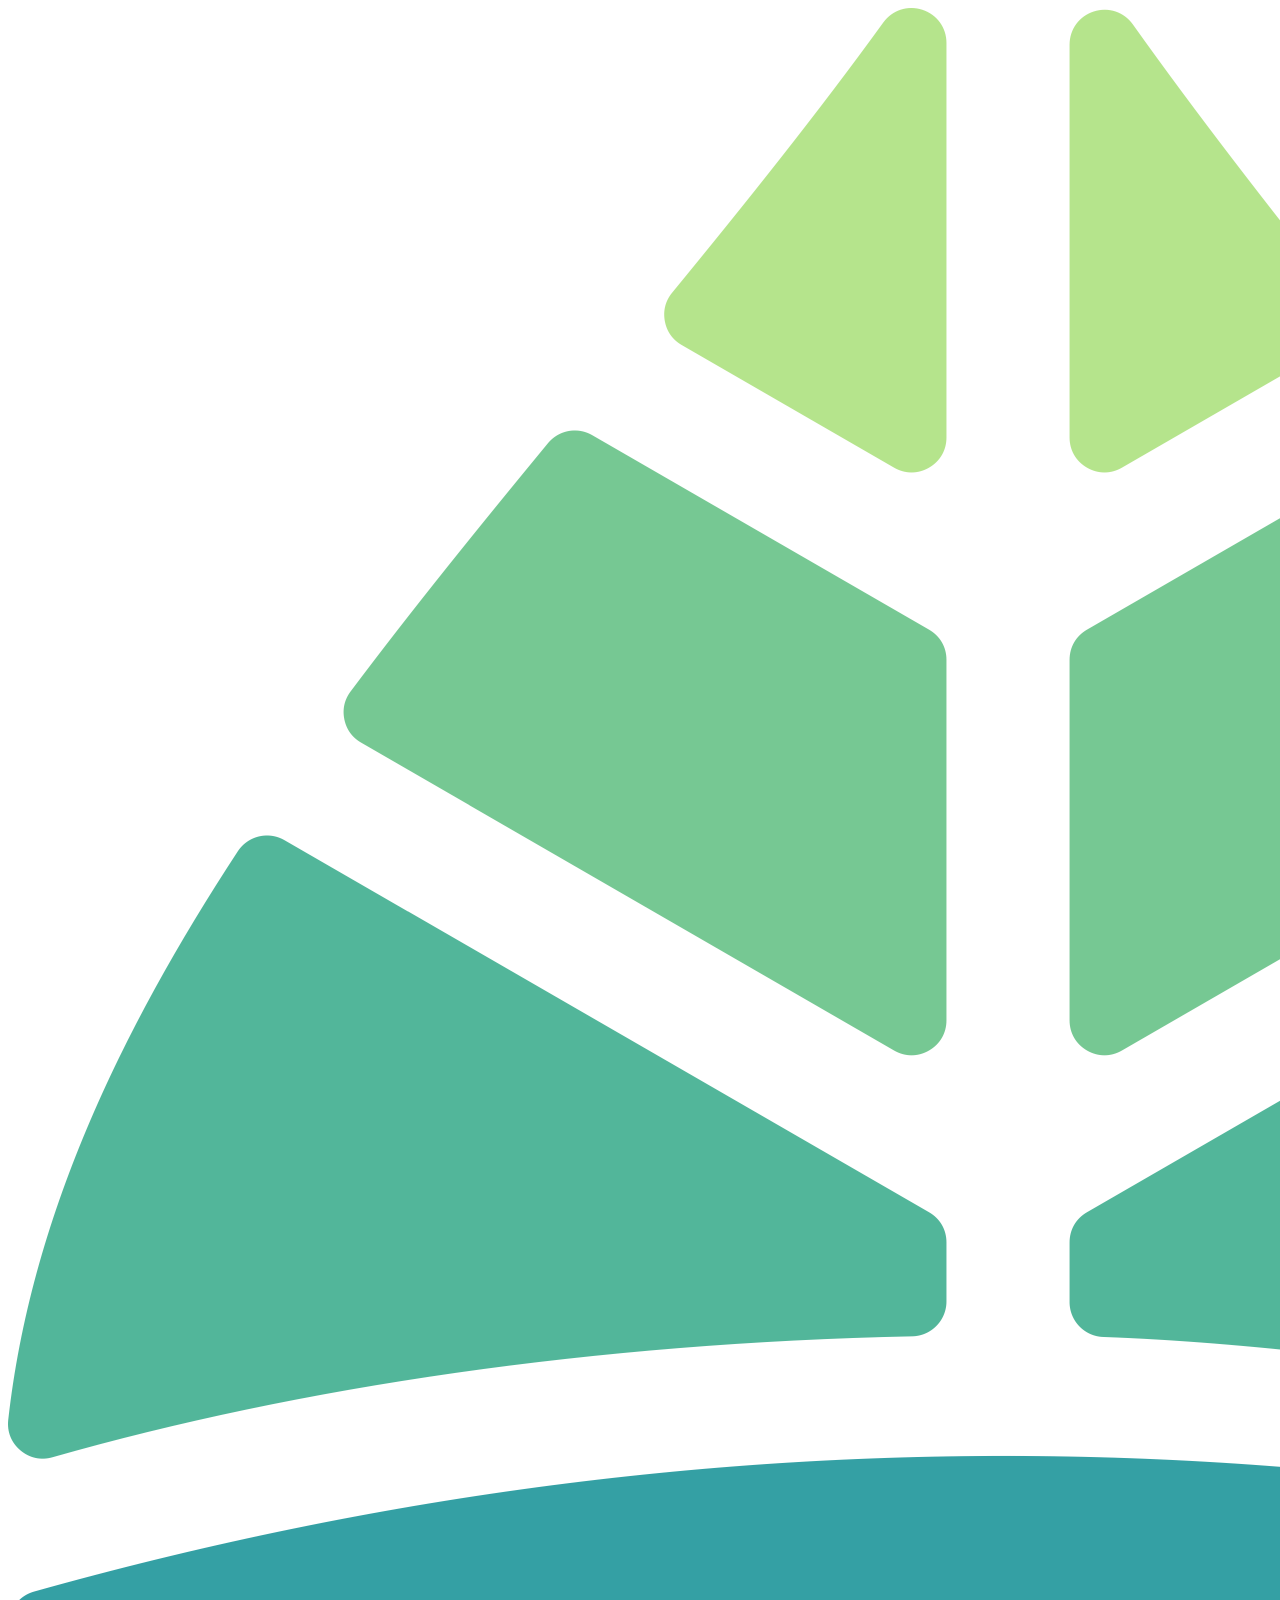
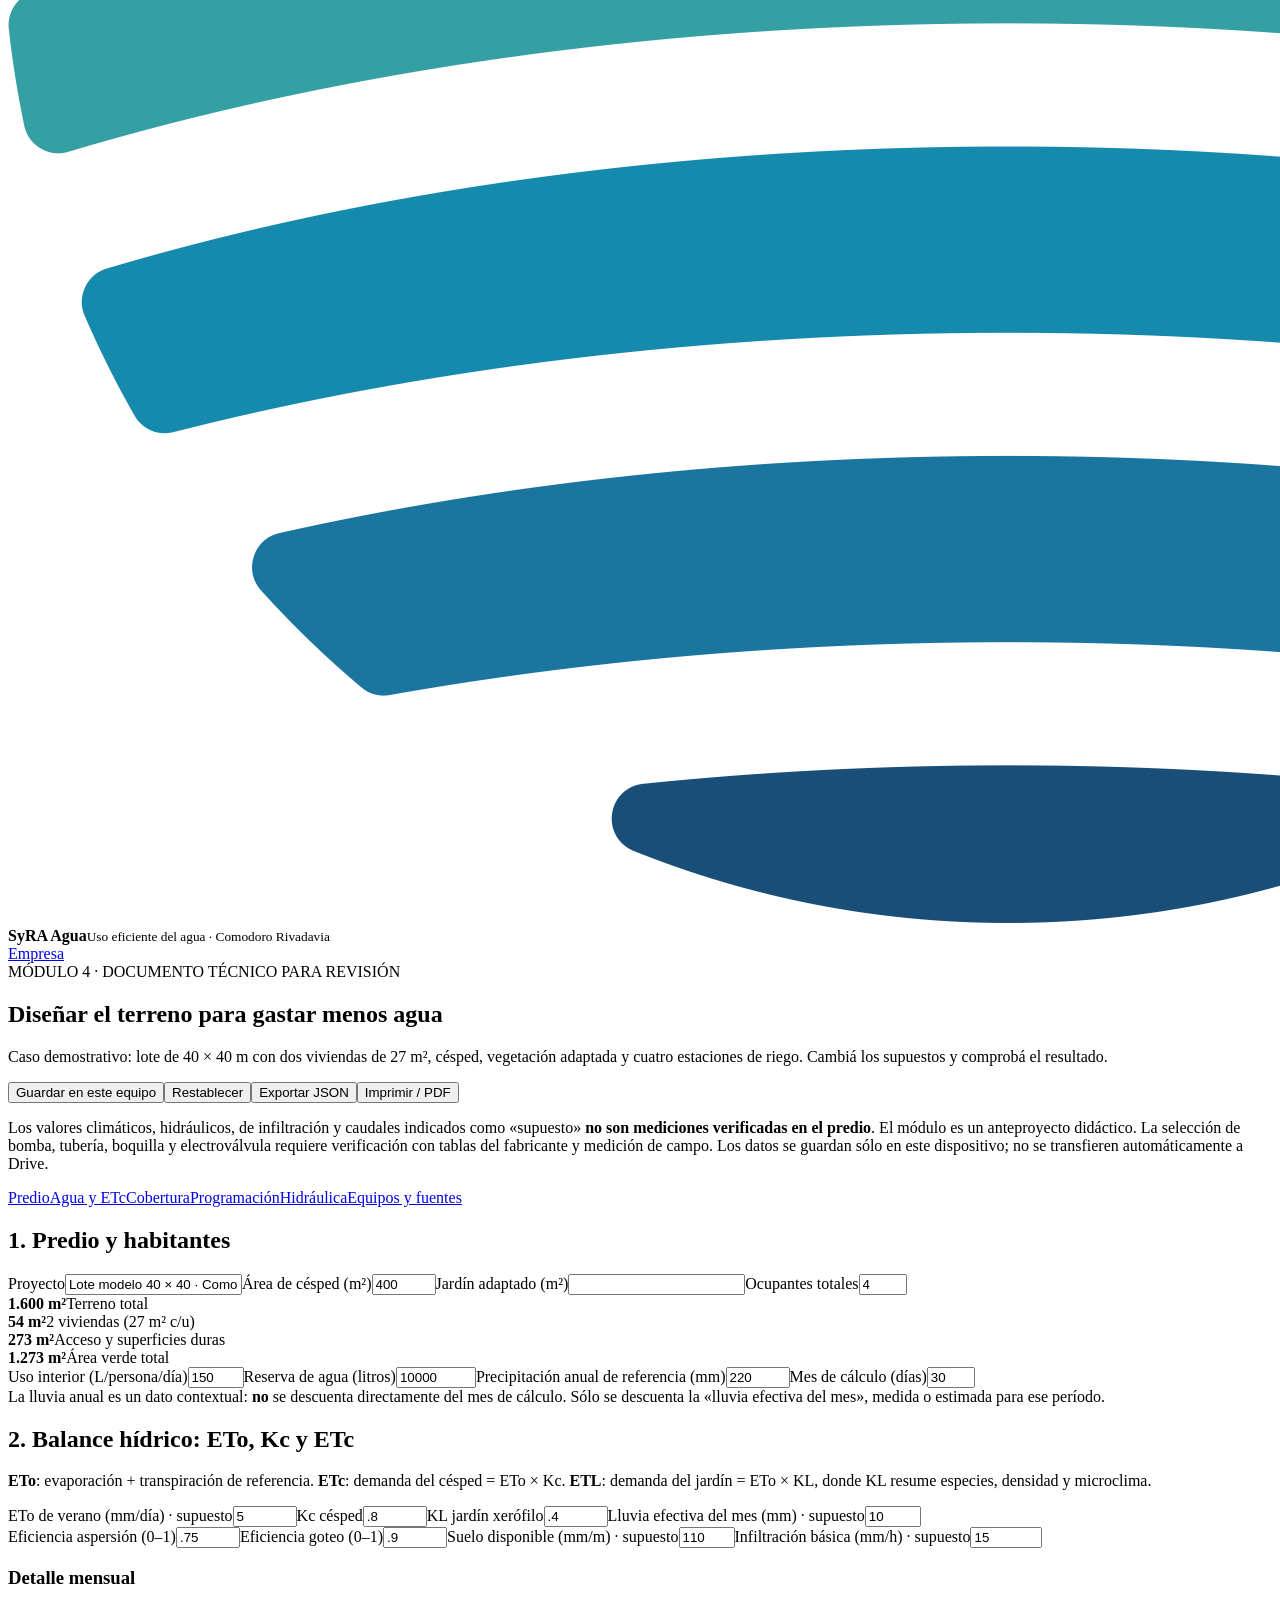
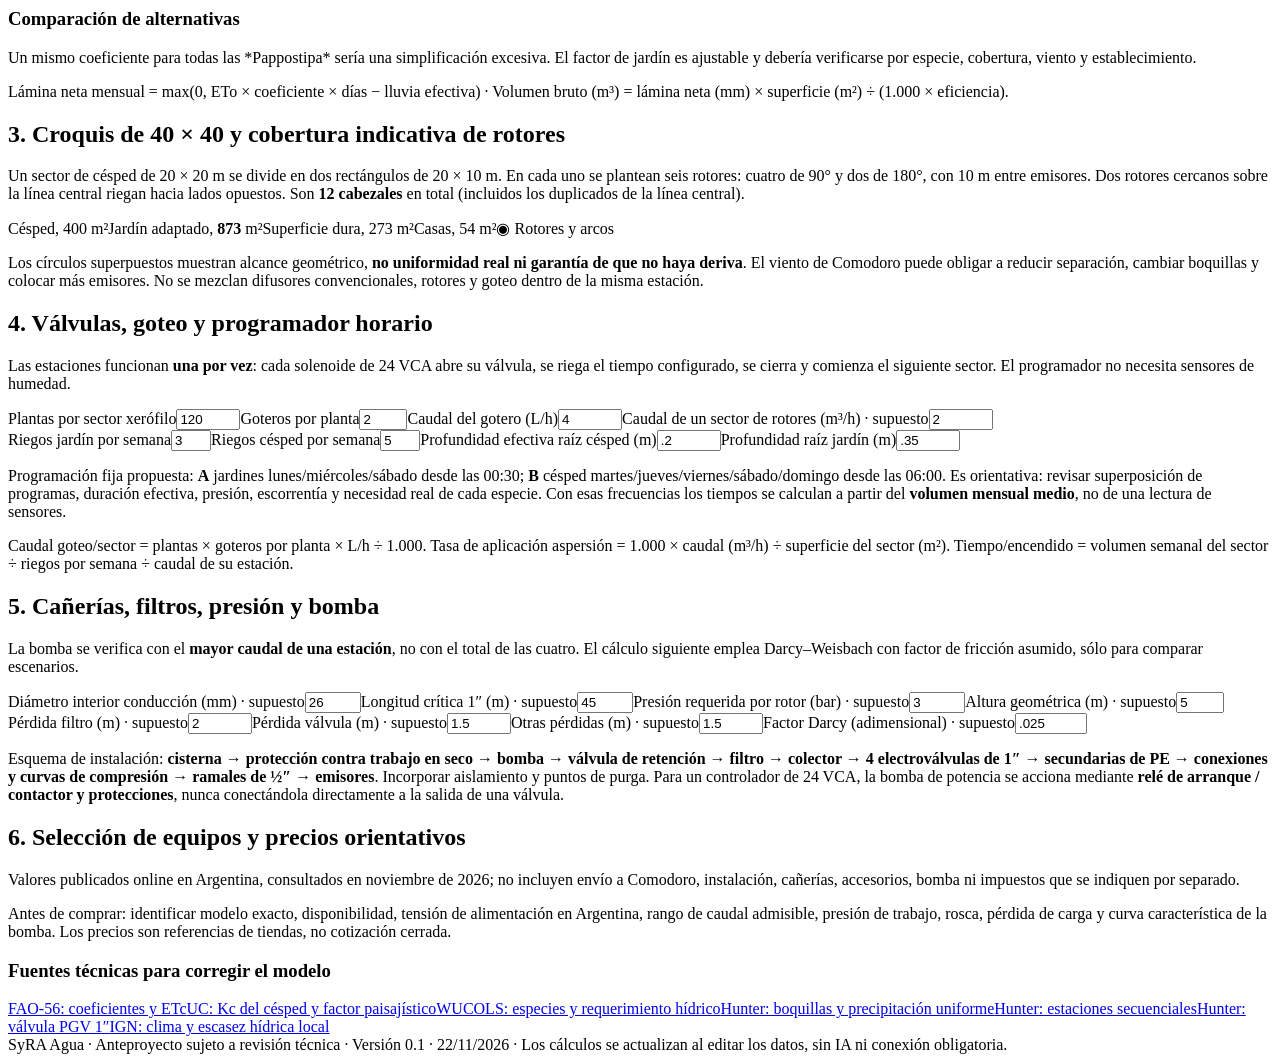
==== agua/index.html @ d3e9c8e6 "SyRA Agua: nueva aplicación de riego y balance hídrico con croquis y revisión técnica" ====
<!doctype html>
<html lang="es-AR"><head><meta charset="utf-8"><meta name="viewport" content="width=device-width,initial-scale=1"><meta name="theme-color" content="#0b6374"><meta name="description" content="SyRA Agua: diagnóstico predial, ETc, riego sectorizado, mapa de cobertura e hidráulica para viviendas de Comodoro Rivadavia."><link rel="manifest" href="manifest.webmanifest"><link rel="icon" href="../logosolo.png"><link rel="stylesheet" href="agua.css"><title>SyRA Agua · Uso eficiente del agua</title></head><body>
<header class="mast"><div class="wrap header"><img src="../logosolo.png" class="logo" alt="SyRA"><div><b>SyRA Agua</b><small>Uso eficiente del agua · Comodoro Rivadavia</small></div><a href="../" class="homeLink">Empresa</a></div></header>
<main class="wrap">
<section class="hero"><div><div class="eyebrow">MÓDULO 4 · DOCUMENTO TÉCNICO PARA REVISIÓN</div><h1>Diseñar el terreno para gastar menos agua</h1><p>Caso demostrativo: lote de 40 × 40 m con dos viviendas de 27 m², césped, vegetación adaptada y cuatro estaciones de riego. Cambiá los supuestos y comprobá el resultado.</p></div><div class="buttons no-print"><button id="save">Guardar en este equipo</button><button id="reset">Restablecer</button><button id="export">Exportar JSON</button><button id="print" class="accent">Imprimir / PDF</button></div></section>
<p class="warning">Los valores climáticos, hidráulicos, de infiltración y caudales indicados como «supuesto» <b>no son mediciones verificadas en el predio</b>. El módulo es un anteproyecto didáctico. La selección de bomba, tubería, boquilla y electroválvula requiere verificación con tablas del fabricante y medición de campo. Los datos se guardan sólo en este dispositivo; no se transfieren automáticamente a Drive.</p>
<nav class="tabs no-print"><a href="#predio">Predio</a><a href="#balance">Agua y ETc</a><a href="#mapa">Cobertura</a><a href="#riego">Programación</a><a href="#hidraulica">Hidráulica</a><a href="#equipos">Equipos y fuentes</a></nav>
<section class="panel" id="predio"><h2>1. Predio y habitantes</h2>
<div class="fields cols4"><label>Proyecto<input id="proyecto" value="Lote modelo 40 × 40 · Comodoro Rivadavia"></label><label>Área de césped (m²)<input id="cesped" type="number" min="0" max="1273" value="400"></label><label>Jardín adaptado (m²)<input id="jardin" readonly></label><label>Ocupantes totales<input id="personas" type="number" min="0" max="50" value="4"></label></div>
<div class="metrics"><div><strong>1.600 m²</strong><span>Terreno total</span></div><div><strong>54 m²</strong><span>2 viviendas (27 m² c/u)</span></div><div><strong>273 m²</strong><span>Acceso y superficies duras</span></div><div><strong>1.273 m²</strong><span>Área verde total</span></div></div>
<div class="fields cols4"><label>Uso interior (L/persona/día)<input id="domestico" type="number" min="30" max="350" value="150"></label><label>Reserva de agua (litros)<input id="cisterna" type="number" min="0" max="100000" value="10000"></label><label>Precipitación anual de referencia (mm)<input id="lluviaAnual" type="number" min="0" max="2000" value="220"></label><label>Mes de cálculo (días)<input id="dias" type="number" min="28" max="31" value="30"></label></div>
<div class="tip">La lluvia anual es un dato contextual: <b>no</b> se descuenta directamente del mes de cálculo. Sólo se descuenta la «lluvia efectiva del mes», medida o estimada para ese período.</div>
</section>
<section class="panel" id="balance"><h2>2. Balance hídrico: ETo, Kc y ETc</h2><p><b>ETo</b>: evaporación + transpiración de referencia. <b>ETc</b>: demanda del césped = ETo × Kc. <b>ETL</b>: demanda del jardín = ETo × KL, donde KL resume especies, densidad y microclima.</p>
<div class="fields cols4"><label>ETo de verano (mm/día) · supuesto<input id="eto" type="number" min=".1" max="15" step=".1" value="5"></label><label>Kc césped<input id="kc" type="number" min=".1" max="1.4" step=".05" value=".8"></label><label>KL jardín xerófilo<input id="kl" type="number" min=".05" max="1.2" step=".05" value=".4"></label><label>Lluvia efectiva del mes (mm) · supuesto<input id="pe" type="number" min="0" max="500" step="1" value="10"></label></div>
<div class="fields cols4"><label>Eficiencia aspersión (0–1)<input id="ea" type="number" min=".4" max="1" step=".05" value=".75"></label><label>Eficiencia goteo (0–1)<input id="eg" type="number" min=".4" max="1" step=".05" value=".9"></label><label>Suelo disponible (mm/m) · supuesto<input id="awc" type="number" min="40" max="220" value="110"></label><label>Infiltración básica (mm/h) · supuesto<input id="inf" type="number" min="1" max="100" step=".5" value="15"></label></div>
<div class="metrics" id="balanceMetrics"></div><div class="cols2"><div><h3>Detalle mensual</h3><div id="tablaBalance"></div></div><div><h3>Comparación de alternativas</h3><div id="comparacion"></div><p class="muted">Un mismo coeficiente para todas las *Pappostipa* sería una simplificación excesiva. El factor de jardín es ajustable y debería verificarse por especie, cobertura, viento y establecimiento.</p></div></div>
<div class="formula">Lámina neta mensual = max(0, ETo × coeficiente × días − lluvia efectiva) · Volumen bruto (m³) = lámina neta (mm) × superficie (m²) ÷ (1.000 × eficiencia).</div>
</section>
<section class="panel" id="mapa"><h2>3. Croquis de 40 × 40 y cobertura indicativa de rotores</h2><p>Un sector de césped de 20 × 20 m se divide en dos rectángulos de 20 × 10 m. En cada uno se plantean seis rotores: cuatro de 90° y dos de 180°, con 10 m entre emisores. Dos rotores cercanos sobre la línea central riegan hacia lados opuestos. Son <b>12 cabezales</b> en total (incluidos los duplicados de la línea central).</p>
<div class="drawing" id="drawing"></div>
<div class="legend"><span><i class="lawn"></i>Césped, 400 m²</span><span><i class="dry"></i>Jardín adaptado, <b id="legendGarden">873</b> m²</span><span><i class="hard"></i>Superficie dura, 273 m²</span><span><i class="house"></i>Casas, 54 m²</span><span>◉ Rotores y arcos</span></div>
<p class="tip">Los círculos superpuestos muestran alcance geométrico, <b>no uniformidad real ni garantía de que no haya deriva</b>. El viento de Comodoro puede obligar a reducir separación, cambiar boquillas y colocar más emisores. No se mezclan difusores convencionales, rotores y goteo dentro de la misma estación.</p>
</section>
<section class="panel" id="riego"><h2>4. Válvulas, goteo y programador horario</h2><p>Las estaciones funcionan <b>una por vez</b>: cada solenoide de 24 VCA abre su válvula, se riega el tiempo configurado, se cierra y comienza el siguiente sector. El programador no necesita sensores de humedad.</p>
<div class="fields cols4"><label>Plantas por sector xerófilo<input id="plantas" type="number" min="1" max="1000" value="120"></label><label>Goteros por planta<input id="goteros" type="number" min="1" max="20" value="2"></label><label>Caudal del gotero (L/h)<input id="qgot" type="number" min=".5" max="20" step=".5" value="4"></label><label>Caudal de un sector de rotores (m³/h) · supuesto<input id="qrot" type="number" min=".1" max="15" step=".1" value="2"></label></div>
<div class="fields cols4"><label>Riegos jardín por semana<input id="fjar" type="number" min="1" max="7" value="3"></label><label>Riegos césped por semana<input id="fces" type="number" min="1" max="7" value="5"></label><label>Profundidad efectiva raíz césped (m)<input id="rzces" type="number" min=".05" max="1" step=".05" value=".2"></label><label>Profundidad raíz jardín (m)<input id="rzjar" type="number" min=".1" max="2" step=".05" value=".35"></label></div>
<div id="tablaRiego"></div><p class="tip">Programación fija propuesta: <b>A</b> jardines lunes/miércoles/sábado desde las 00:30; <b>B</b> césped martes/jueves/viernes/sábado/domingo desde las 06:00. Es orientativa: revisar superposición de programas, duración efectiva, presión, escorrentía y necesidad real de cada especie. Con esas frecuencias los tiempos se calculan a partir del <b>volumen mensual medio</b>, no de una lectura de sensores.</p>
<div class="formula">Caudal goteo/sector = plantas × goteros por planta × L/h ÷ 1.000. Tasa de aplicación aspersión = 1.000 × caudal (m³/h) ÷ superficie del sector (m²). Tiempo/encendido = volumen semanal del sector ÷ riegos por semana ÷ caudal de su estación.</div>
</section>
<section class="panel" id="hidraulica"><h2>5. Cañerías, filtros, presión y bomba</h2><p>La bomba se verifica con el <b>mayor caudal de una estación</b>, no con el total de las cuatro. El cálculo siguiente emplea Darcy–Weisbach con factor de fricción asumido, sólo para comparar escenarios.</p>
<div class="fields cols4"><label>Diámetro interior conducción (mm) · supuesto<input id="diametro" type="number" min="10" max="100" step="1" value="26"></label><label>Longitud crítica 1″ (m) · supuesto<input id="longitud" type="number" min="1" max="300" value="45"></label><label>Presión requerida por rotor (bar) · supuesto<input id="bar" type="number" min=".5" max="6" step=".1" value="3"></label><label>Altura geométrica (m) · supuesto<input id="estatica" type="number" min="0" max="50" value="5"></label></div>
<div class="fields cols4"><label>Pérdida filtro (m) · supuesto<input id="filtro" type="number" min="0" max="20" step=".5" value="2"></label><label>Pérdida válvula (m) · supuesto<input id="valvula" type="number" min="0" max="20" step=".5" value="1.5"></label><label>Otras pérdidas (m) · supuesto<input id="otras" type="number" min="0" max="20" step=".5" value="1.5"></label><label>Factor Darcy (adimensional) · supuesto<input id="friccion" type="number" min=".01" max=".1" step=".005" value=".025"></label></div>
<div class="metrics" id="bombaMetrics"></div><div id="descripcionHidraulica"></div>
<p class="tip">Esquema de instalación: <b>cisterna → protección contra trabajo en seco → bomba → válvula de retención → filtro → colector → 4 electroválvulas de 1″ → secundarias de PE → conexiones y curvas de compresión → ramales de ½″ → emisores</b>. Incorporar aislamiento y puntos de purga. Para un controlador de 24 VCA, la bomba de potencia se acciona mediante <b>relé de arranque / contactor y protecciones</b>, nunca conectándola directamente a la salida de una válvula.</p>
</section>
<section class="panel" id="equipos"><h2>6. Selección de equipos y precios orientativos</h2><p>Valores publicados online en Argentina, consultados en noviembre de 2026; no incluyen envío a Comodoro, instalación, cañerías, accesorios, bomba ni impuestos que se indiquen por separado.</p>
<div id="presupuesto"></div><p class="muted">Antes de comprar: identificar modelo exacto, disponibilidad, tensión de alimentación en Argentina, rango de caudal admisible, presión de trabajo, rosca, pérdida de carga y curva característica de la bomba. Los precios son referencias de tiendas, no cotización cerrada.</p>
<h3>Fuentes técnicas para corregir el modelo</h3><div class="sources"><a href="https://www.fao.org/4/x0490e/x0490e0b.htm" target="_blank" rel="noopener">FAO-56: coeficientes y ETc</a><a href="https://ucanr.edu/site/center-landscape-urban-horticulture/plant-factor-or-crop-coefficient-whats-difference" target="_blank" rel="noopener">UC: Kc del césped y factor paisajístico</a><a href="https://wucols.ucdavis.edu/" target="_blank" rel="noopener">WUCOLS: especies y requerimiento hídrico</a><a href="https://www.hunterirrigation.com/support/residential-rotors-matched-precipitation-rates" target="_blank" rel="noopener">Hunter: boquillas y precipitación uniforme</a><a href="https://www.hunterirrigation.com/support/x-core-why-does-my-system-turn-again" target="_blank" rel="noopener">Hunter: estaciones secuenciales</a><a href="https://www.hunterirrigation.com/en-metric/irrigation-product/valves/1-pgv" target="_blank" rel="noopener">Hunter: válvula PGV 1″</a><a href="https://www.ign.gob.ar/odc-14-Paredes" target="_blank" rel="noopener">IGN: clima y escasez hídrica local</a></div>
</section>
<footer>SyRA Agua · Anteproyecto sujeto a revisión técnica · Versión 0.1 · 22/11/2026 · Los cálculos se actualizan al editar los datos, sin IA ni conexión obligatoria.</footer></main>
<script src="agua.js" defer></script></body></html>
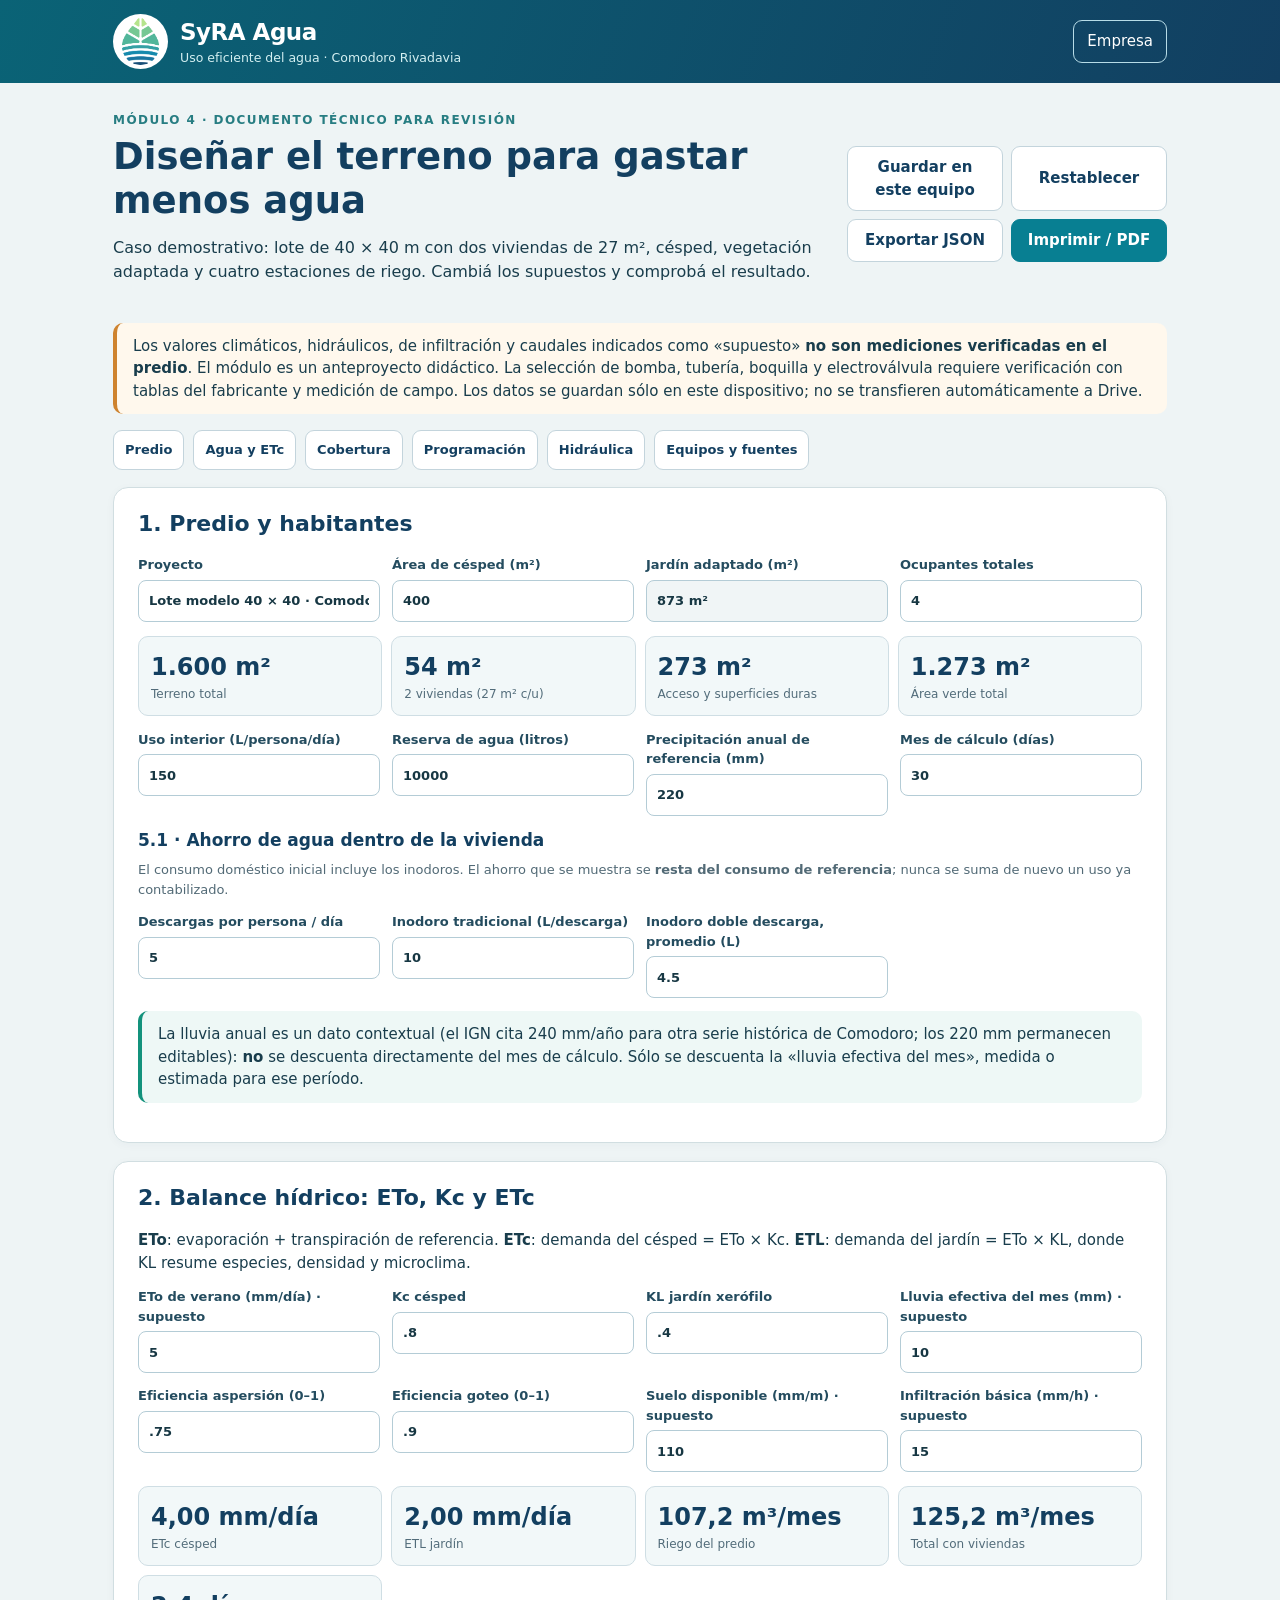
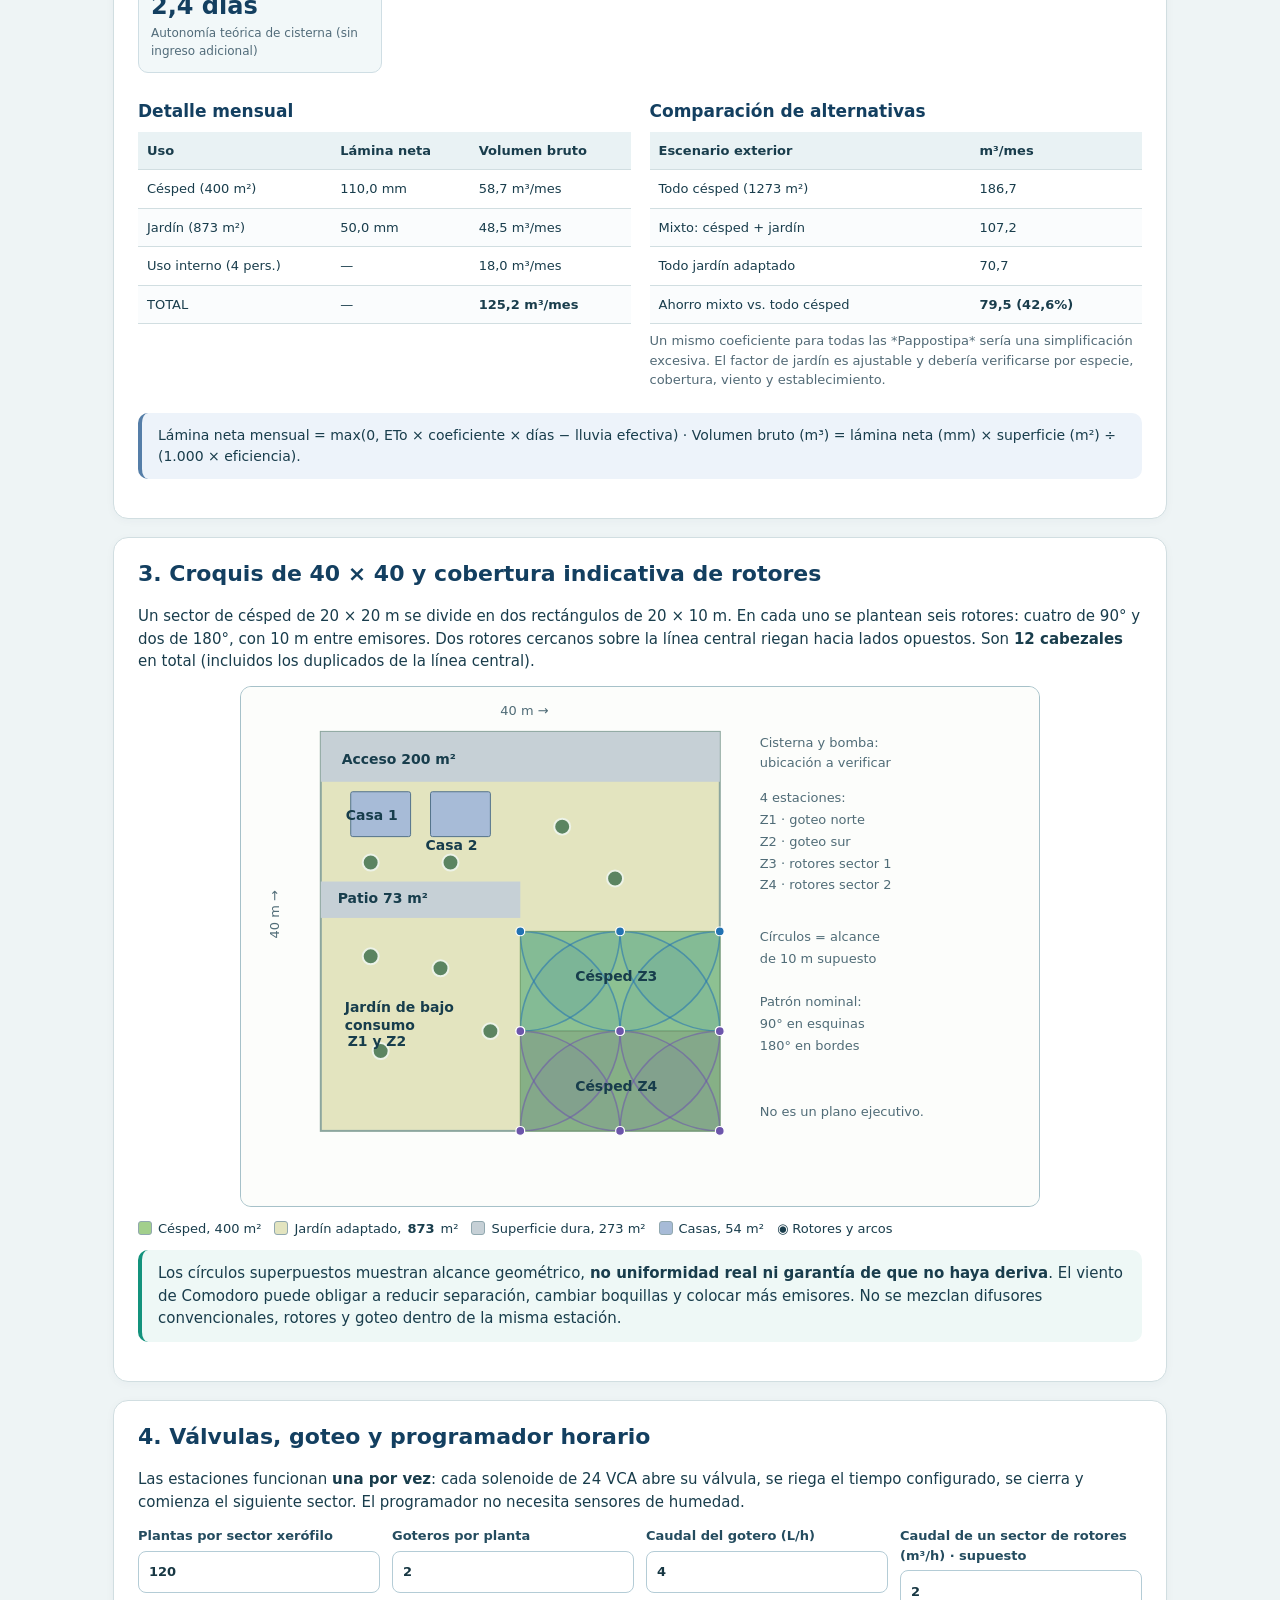
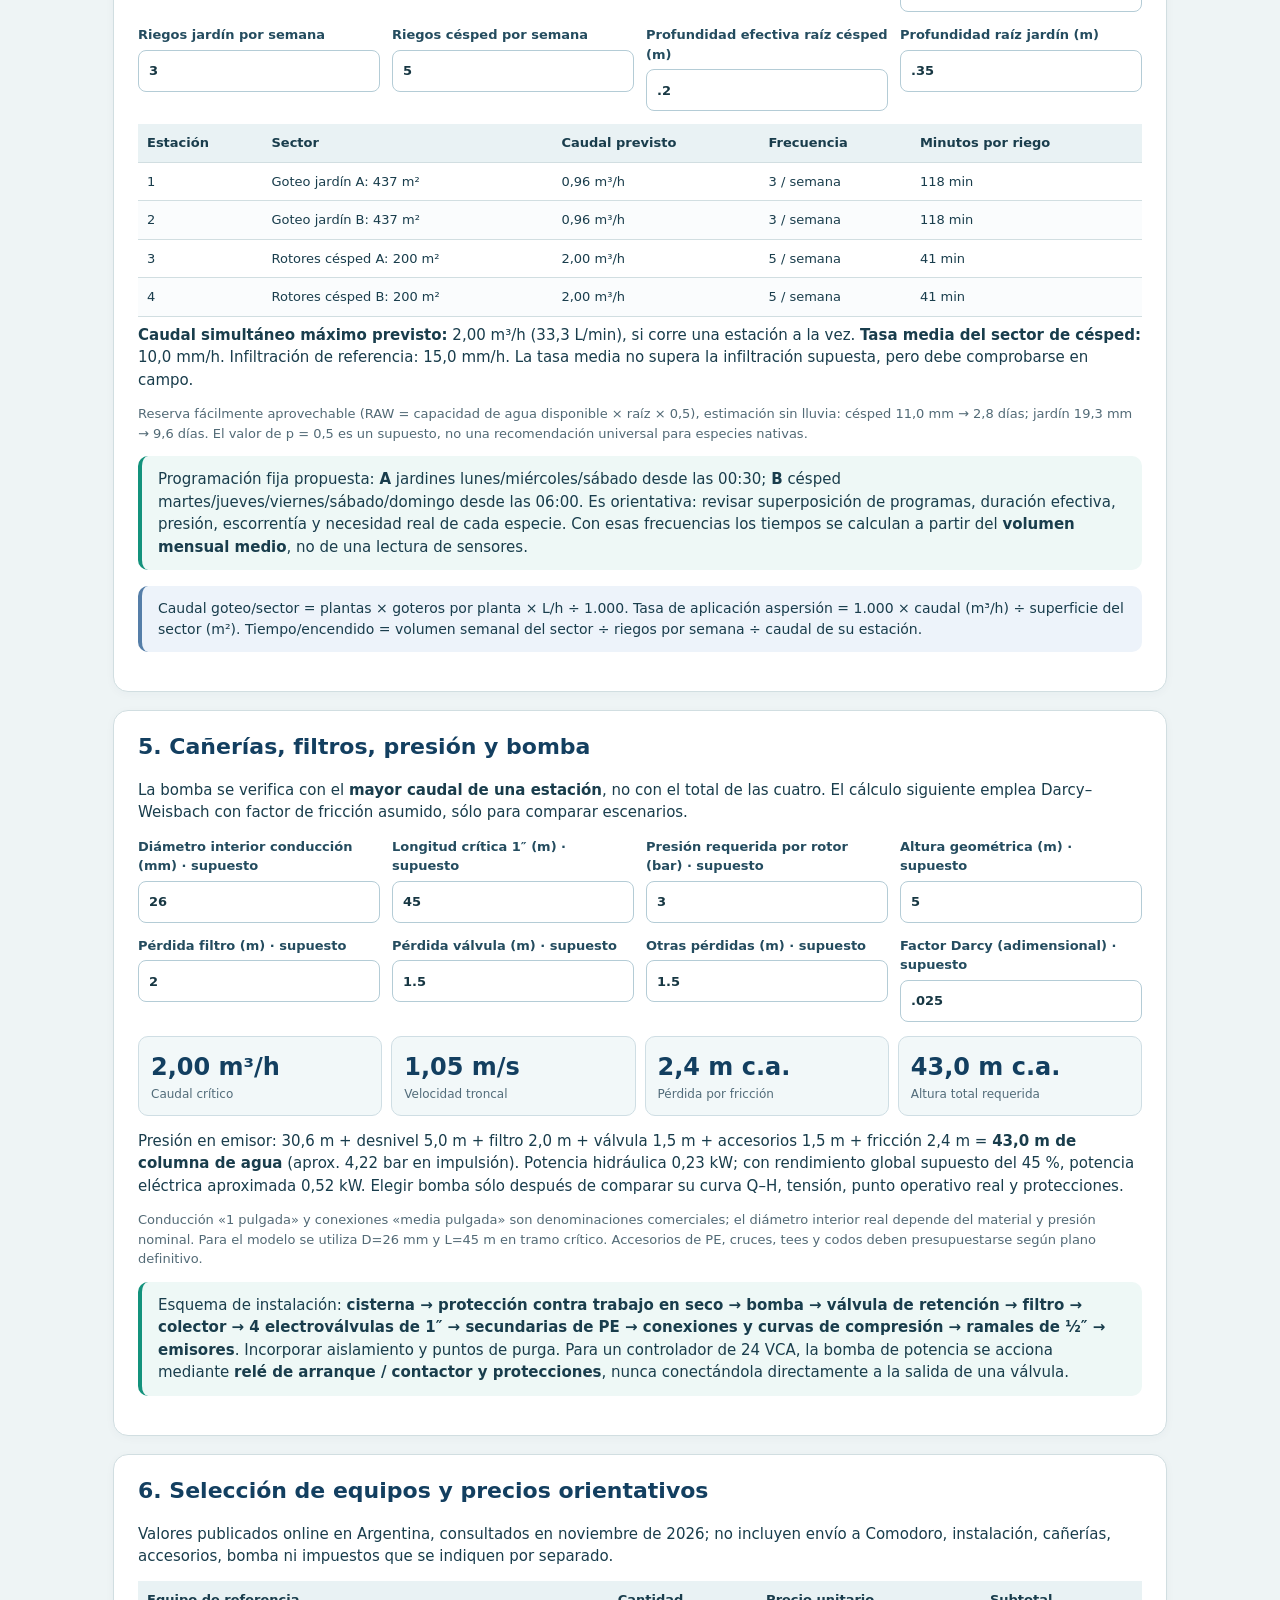
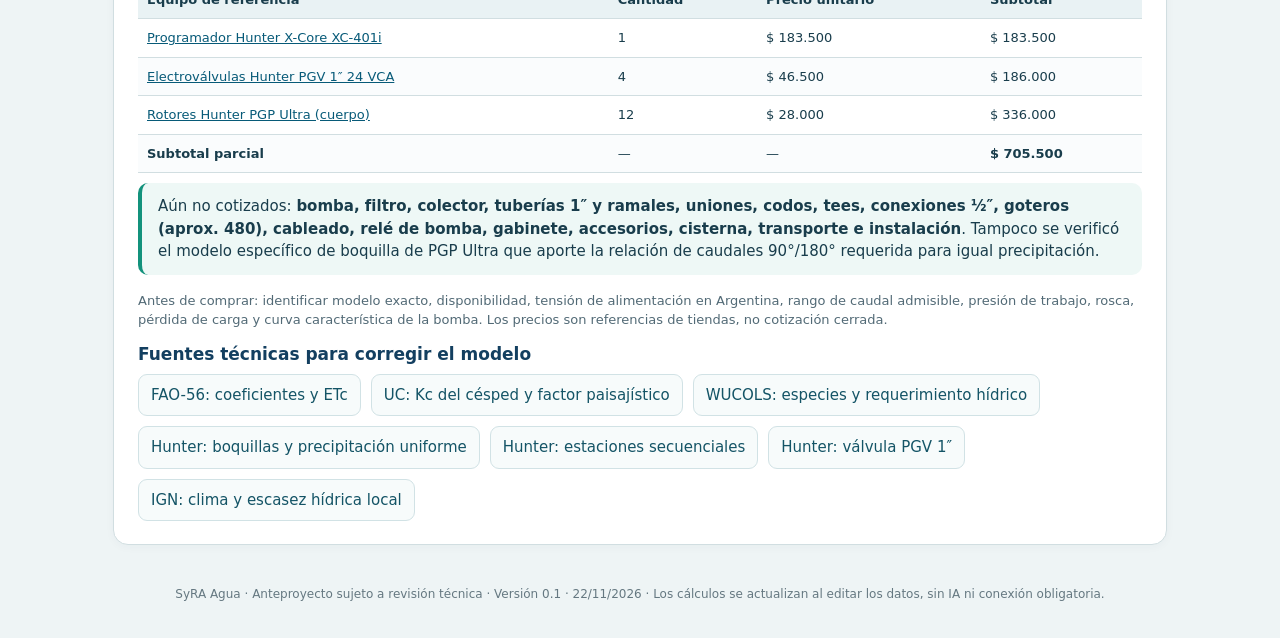
==== commit d9abfafe: "SyRA Agua: ahorro por inodoro de doble descarga y lluvia histórica local" ====
--- a/agua/index.html
+++ b/agua/index.html
@@ -9,7 +9,7 @@
 <div class="fields cols4"><label>Proyecto<input id="proyecto" value="Lote modelo 40 × 40 · Comodoro Rivadavia"></label><label>Área de césped (m²)<input id="cesped" type="number" min="0" max="1273" value="400"></label><label>Jardín adaptado (m²)<input id="jardin" readonly></label><label>Ocupantes totales<input id="personas" type="number" min="0" max="50" value="4"></label></div>
 <div class="metrics"><div><strong>1.600 m²</strong><span>Terreno total</span></div><div><strong>54 m²</strong><span>2 viviendas (27 m² c/u)</span></div><div><strong>273 m²</strong><span>Acceso y superficies duras</span></div><div><strong>1.273 m²</strong><span>Área verde total</span></div></div>
 <div class="fields cols4"><label>Uso interior (L/persona/día)<input id="domestico" type="number" min="30" max="350" value="150"></label><label>Reserva de agua (litros)<input id="cisterna" type="number" min="0" max="100000" value="10000"></label><label>Precipitación anual de referencia (mm)<input id="lluviaAnual" type="number" min="0" max="2000" value="220"></label><label>Mes de cálculo (días)<input id="dias" type="number" min="28" max="31" value="30"></label></div>
-<div class="tip">La lluvia anual es un dato contextual: <b>no</b> se descuenta directamente del mes de cálculo. Sólo se descuenta la «lluvia efectiva del mes», medida o estimada para ese período.</div>
+<h3>5.1 · Ahorro de agua dentro de la vivienda</h3><p class="muted">El consumo doméstico inicial incluye los inodoros. El ahorro que se muestra se <b>resta del consumo de referencia</b>; nunca se suma de nuevo un uso ya contabilizado.</p><div class="fields cols4"><label>Descargas por persona / día<input id="descargas" type="number" min="0" max="15" value="5"></label><label>Inodoro tradicional (L/descarga)<input id="inodoroBase" type="number" min="1" max="20" step=".5" value="10"></label><label>Inodoro doble descarga, promedio (L)<input id="inodoroEfic" type="number" min="1" max="20" step=".5" value="4.5"></label><div class="metrics" id="wcMetrics"></div></div><div class="tip">La lluvia anual es un dato contextual (el IGN cita 240 mm/año para otra serie histórica de Comodoro; los 220 mm permanecen editables): <b>no</b> se descuenta directamente del mes de cálculo. Sólo se descuenta la «lluvia efectiva del mes», medida o estimada para ese período.</div>
 </section>
 <section class="panel" id="balance"><h2>2. Balance hídrico: ETo, Kc y ETc</h2><p><b>ETo</b>: evaporación + transpiración de referencia. <b>ETc</b>: demanda del césped = ETo × Kc. <b>ETL</b>: demanda del jardín = ETo × KL, donde KL resume especies, densidad y microclima.</p>
 <div class="fields cols4"><label>ETo de verano (mm/día) · supuesto<input id="eto" type="number" min=".1" max="15" step=".1" value="5"></label><label>Kc césped<input id="kc" type="number" min=".1" max="1.4" step=".05" value=".8"></label><label>KL jardín xerófilo<input id="kl" type="number" min=".05" max="1.2" step=".05" value=".4"></label><label>Lluvia efectiva del mes (mm) · supuesto<input id="pe" type="number" min="0" max="500" step="1" value="10"></label></div>
--- a/agua/agua.css
+++ b/agua/agua.css
@@ -0,0 +1 @@
+:root{--ink:#193d4c;--muted:#526a76;--teal:#087f92;--blue:#133f60;--bg:#eef4f5;--line:#d1dee1}*{box-sizing:border-box}body{margin:0;background:var(--bg);font:15px/1.5 system-ui,-apple-system,Segoe UI,Arial,sans-serif;color:var(--ink)}.wrap{max-width:1090px;margin:auto;padding:0 18px}.mast{background:linear-gradient(110deg,#0a6376,#123f61);color:white;padding:14px 0}.header{display:flex;align-items:center;gap:12px}.header b{font-size:23px;letter-spacing:-.5px}.header small{display:block;color:#d3eff1}.logo{height:55px;width:55px;object-fit:contain;background:#fff;border-radius:50%;padding:4px}.homeLink{margin-left:auto;color:white;text-decoration:none;border:1px solid #b7dce7;padding:9px 13px;border-radius:9px}h1,h2,h3{color:var(--blue);line-height:1.2}h1{font-size:clamp(27px,4.2vw,37px);margin:6px 0 12px}h2{font-size:22px;margin-top:0}h3{font-size:17px;margin:14px 0 10px}p{margin:7px 0 13px}.hero{display:flex;gap:24px;align-items:center;justify-content:space-between;padding:28px 0 16px}.hero p{max-width:790px;font-size:16px}.eyebrow{font-size:12px;font-weight:800;letter-spacing:.12em;color:#277d82}.buttons{display:flex;gap:8px;flex-wrap:wrap;justify-content:flex-end;max-width:320px}.buttons button{flex:1 1 135px}.buttons button,.tabs a{font:inherit;font-weight:700;cursor:pointer;padding:9px 11px;border:1px solid #c3d4dc;border-radius:9px;background:#fff;color:var(--blue)}.buttons button.accent{background:var(--teal);color:#fff;border-color:var(--teal)}.warning,.tip,.formula{padding:12px 16px;border-radius:10px;background:#fff8ed;border-left:4px solid #ce832f;margin:10px 0 16px}.tip{background:#eef8f6;border-color:#13927c}.formula{background:#edf3fa;border-color:#557ea8;font-size:14px}.tabs{display:flex;gap:9px;flex-wrap:wrap;margin-bottom:17px}.tabs a{font-size:13px;text-decoration:none}.panel{padding:23px 24px;background:#fff;border:1px solid var(--line);border-radius:15px;margin-bottom:18px;box-shadow:0 2px 10px #123f6109;scroll-margin-top:15px}.fields{display:grid;gap:12px;margin:13px 0}.cols4{grid-template-columns:repeat(4,minmax(0,1fr))}.cols2{display:grid;grid-template-columns:1fr 1fr;gap:19px}label{font-weight:700;color:#244c5f;font-size:13px;display:block}input{margin-top:5px;font:inherit;width:100%;min-width:0;padding:9px 10px;min-height:42px;border:1px solid #b4ccd6;border-radius:8px;background:#fff;color:#173743}input[readonly]{background:#f0f5f6}.metrics{display:grid;grid-template-columns:repeat(4,minmax(0,1fr));gap:9px;margin:14px 0}.metrics>div{background:#f2f8f9;border:1px solid #cfdee4;padding:12px;border-radius:10px}.metrics strong{display:block;font-size:clamp(17px,2.5vw,24px);font-weight:850;color:var(--blue);overflow-wrap:anywhere}.metrics span{display:block;font-size:12px;color:#526c7a}.muted{font-size:13px;color:var(--muted)}.drawing{max-width:800px;margin:0 auto}.drawing svg{display:block;width:100%;height:auto;border:1px solid #a6c1c9;border-radius:11px;background:#fafefa}.legend{display:flex;flex-wrap:wrap;gap:13px;font-size:13px;margin:12px 0}.legend span{display:flex;align-items:center;gap:6px}.legend i{display:inline-block;width:14px;height:14px;border-radius:3px;border:1px solid #91a8af}.legend .lawn{background:#a2cf8c}.legend .dry{background:#e3e4bf}.legend .hard{background:#c6d0d6}.legend .house{background:#a7bbd7}table{border-collapse:collapse;width:100%;font-size:13px}th,td{text-align:left;padding:9px;border-bottom:1px solid var(--line);vertical-align:top}th{background:#e9f2f4;font-weight:750}tr:nth-child(even){background:#fafcfd}.small{font-size:12px;color:#536c78}.scroll{overflow-x:auto}.sources{display:flex;flex-wrap:wrap;gap:10px}.sources a{padding:9px 12px;border:1px solid #d1e2e5;background:#f7fbfb;border-radius:9px;color:#145466;text-decoration:none}.sources a:hover{text-decoration:underline}a{color:#075a78}footer{padding:22px 0 35px;text-align:center;color:#657881;font-size:12px}@media(max-width:850px){.cols4{grid-template-columns:repeat(2,minmax(0,1fr))}.cols2{grid-template-columns:1fr}.hero{align-items:flex-start;flex-direction:column}.buttons{max-width:100%;justify-content:flex-start}.metrics{grid-template-columns:repeat(2,minmax(0,1fr))}}@media(max-width:460px){.wrap{padding:0 10px}.panel{padding:15px}.cols4{grid-template-columns:1fr 1fr;gap:9px}label{font-size:11px}.metrics>div{padding:9px}.tabs a{font-size:11px;padding:7px}.headlink{font-size:12px}.header b{font-size:19px}}@media print{body{background:white;color:#111;font-size:11px}.mast,.no-print,.buttons{display:none!important}.wrap{max-width:none}.hero{padding:10px 0}.panel{box-shadow:none;border:0;border-top:1px solid #aaa;border-radius:0;padding:12px 0;break-inside:avoid}.drawing svg{max-width:640px}.warning{font-size:10px}input{border:0;padding:3px 0;min-height:0}.metrics>div{background:none;border:1px solid #bbb}a:after{content:""}@page{size:A4;margin:11mm}}
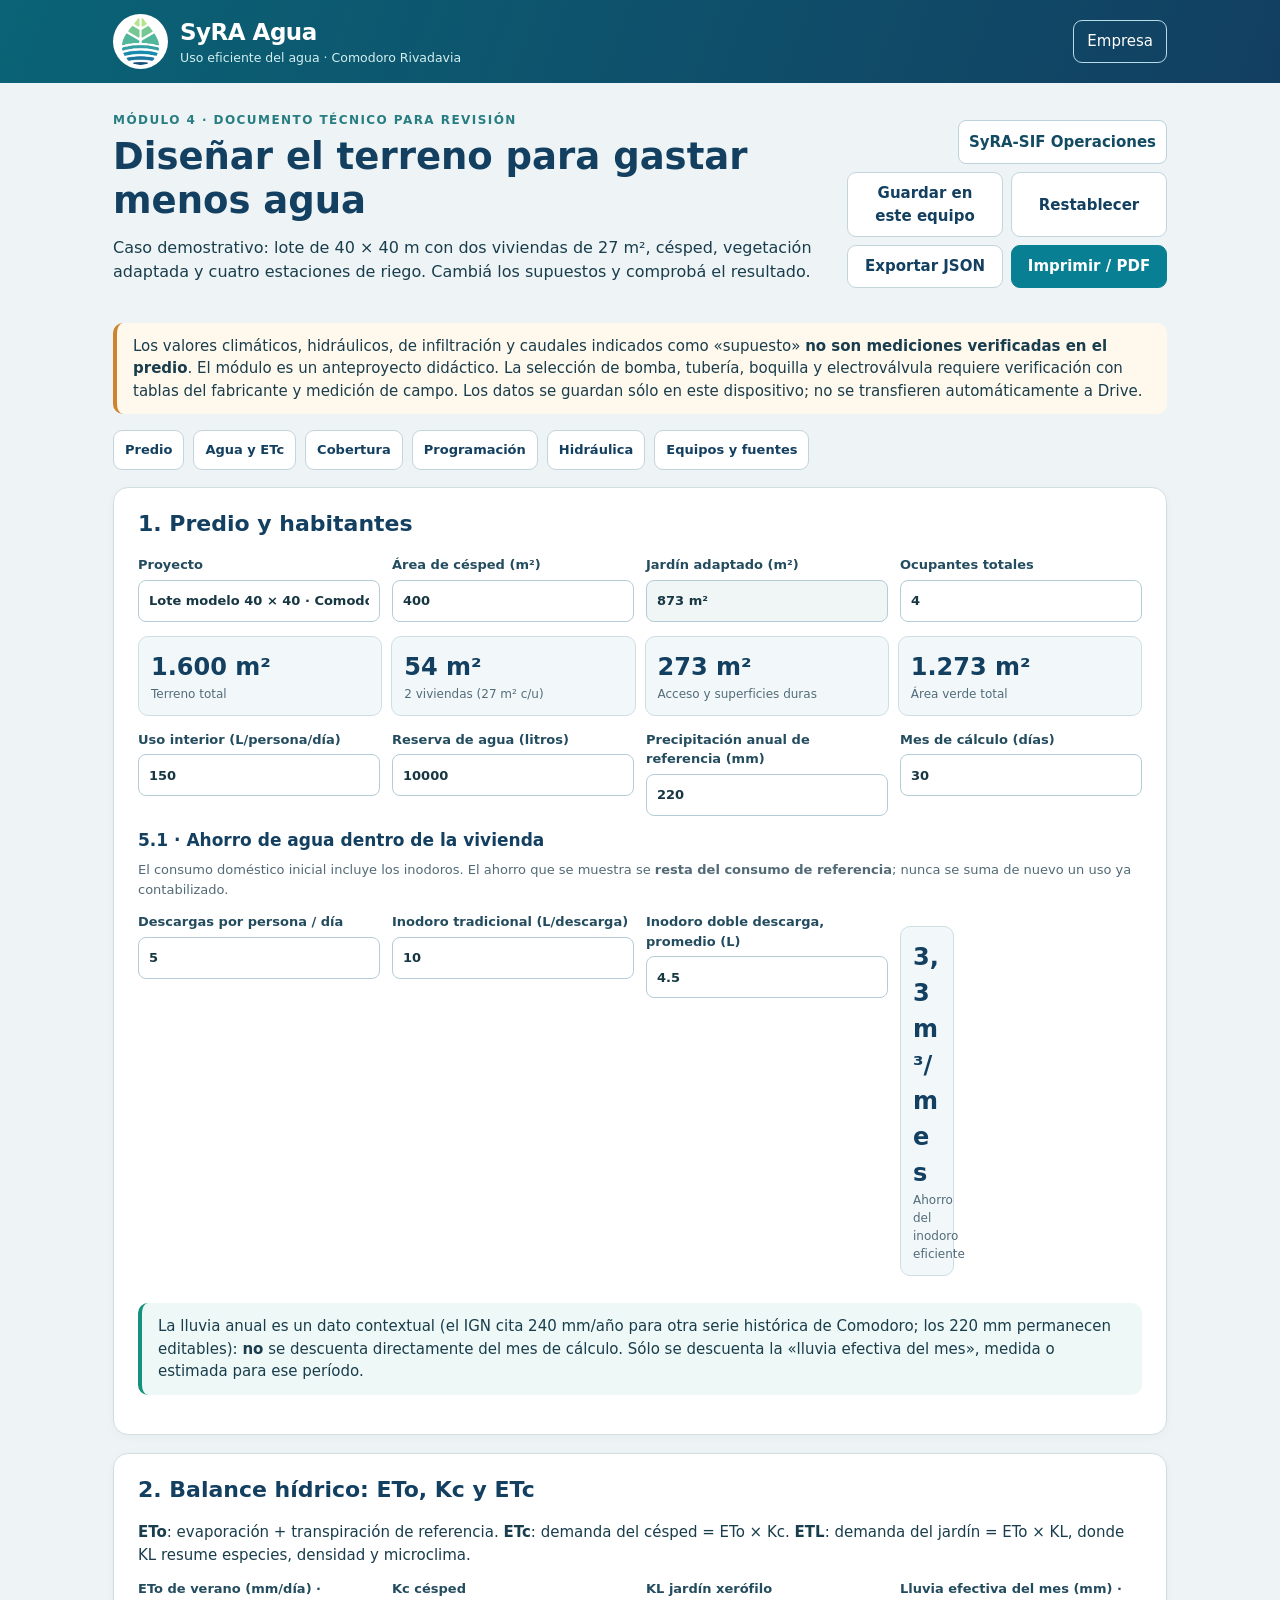
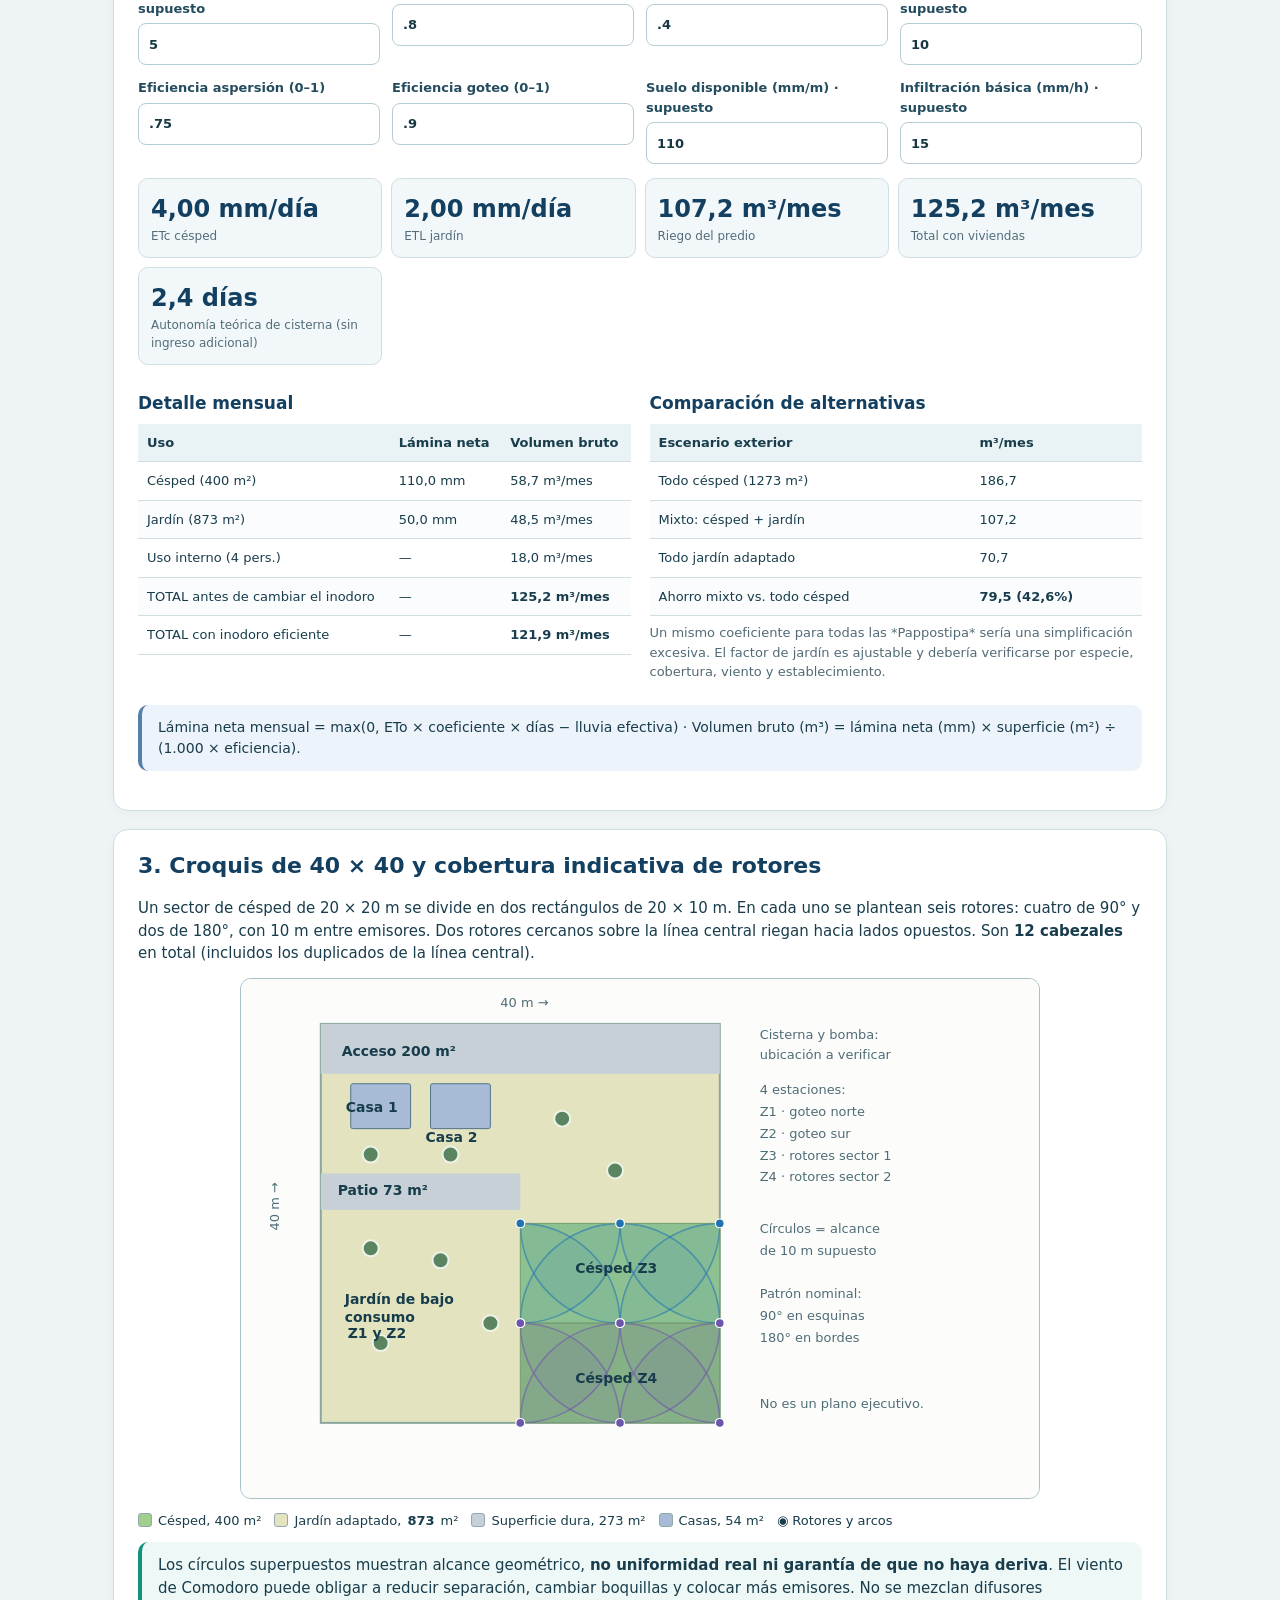
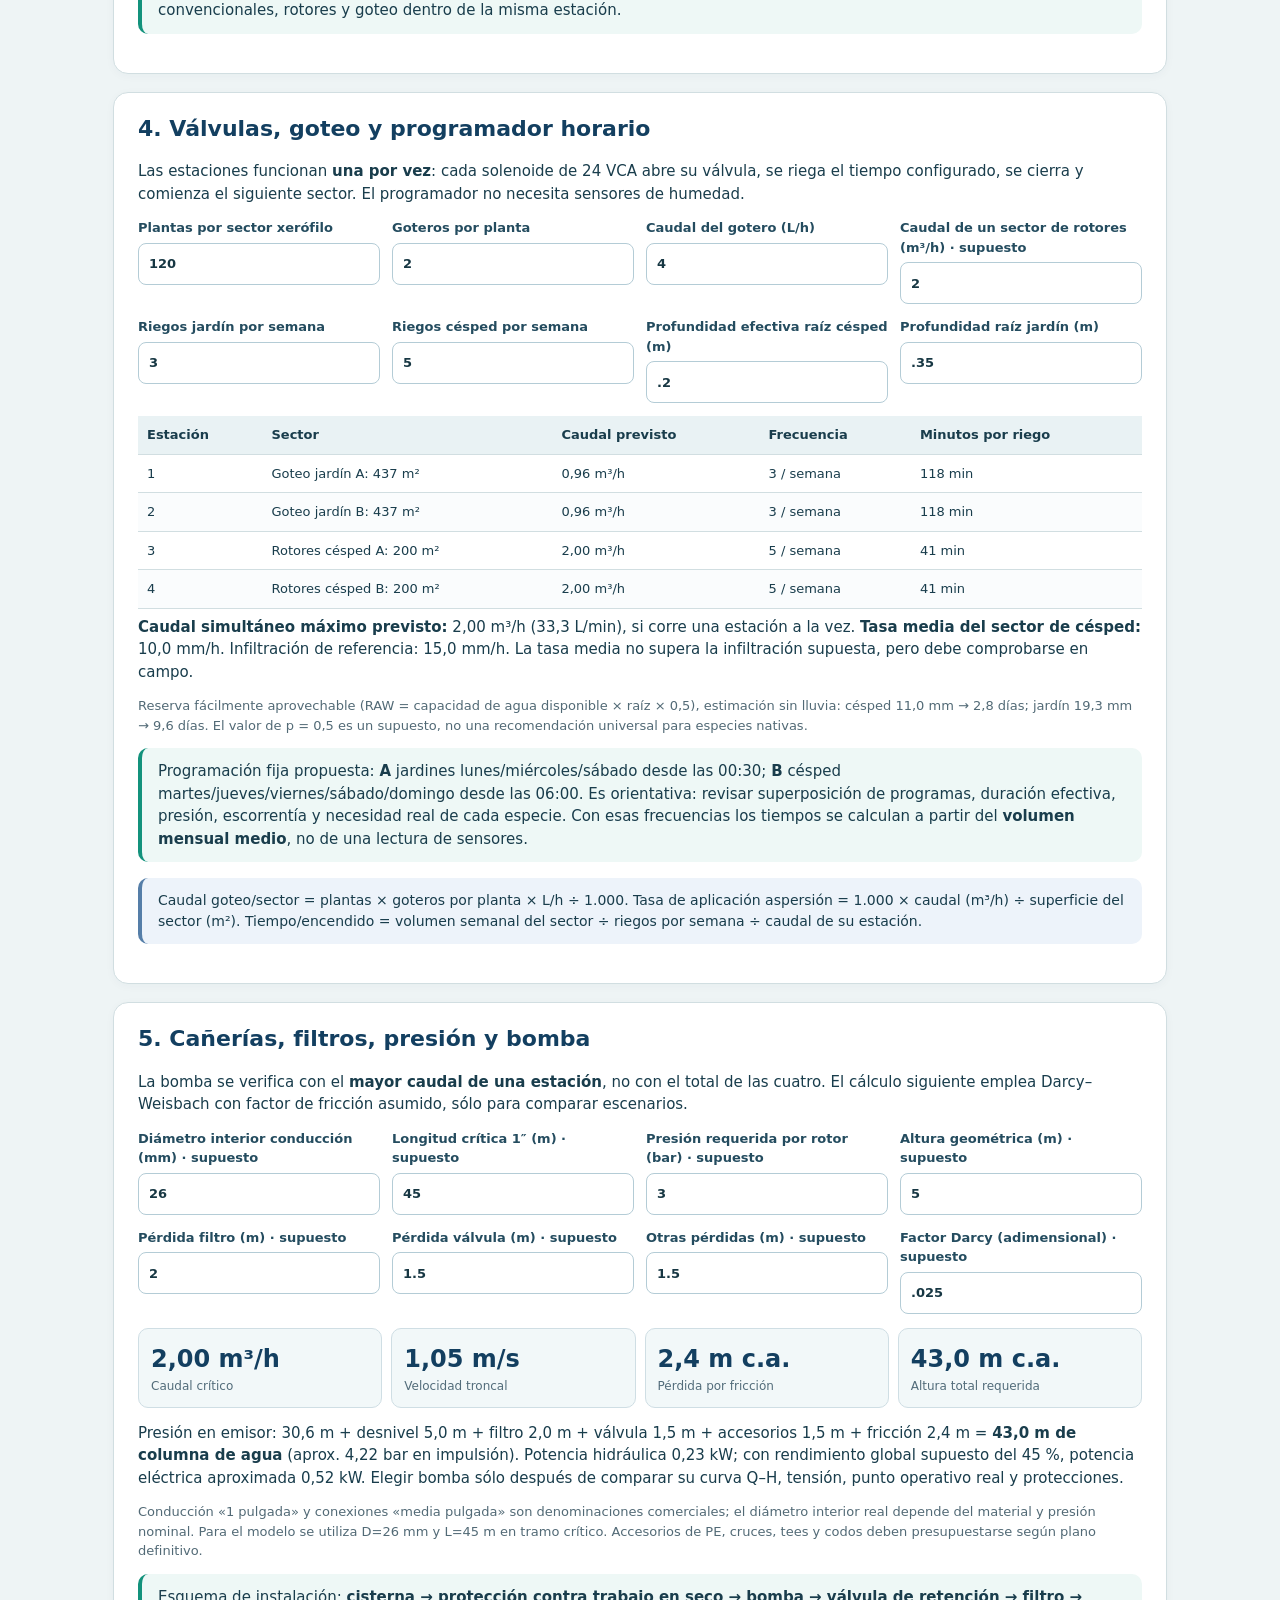
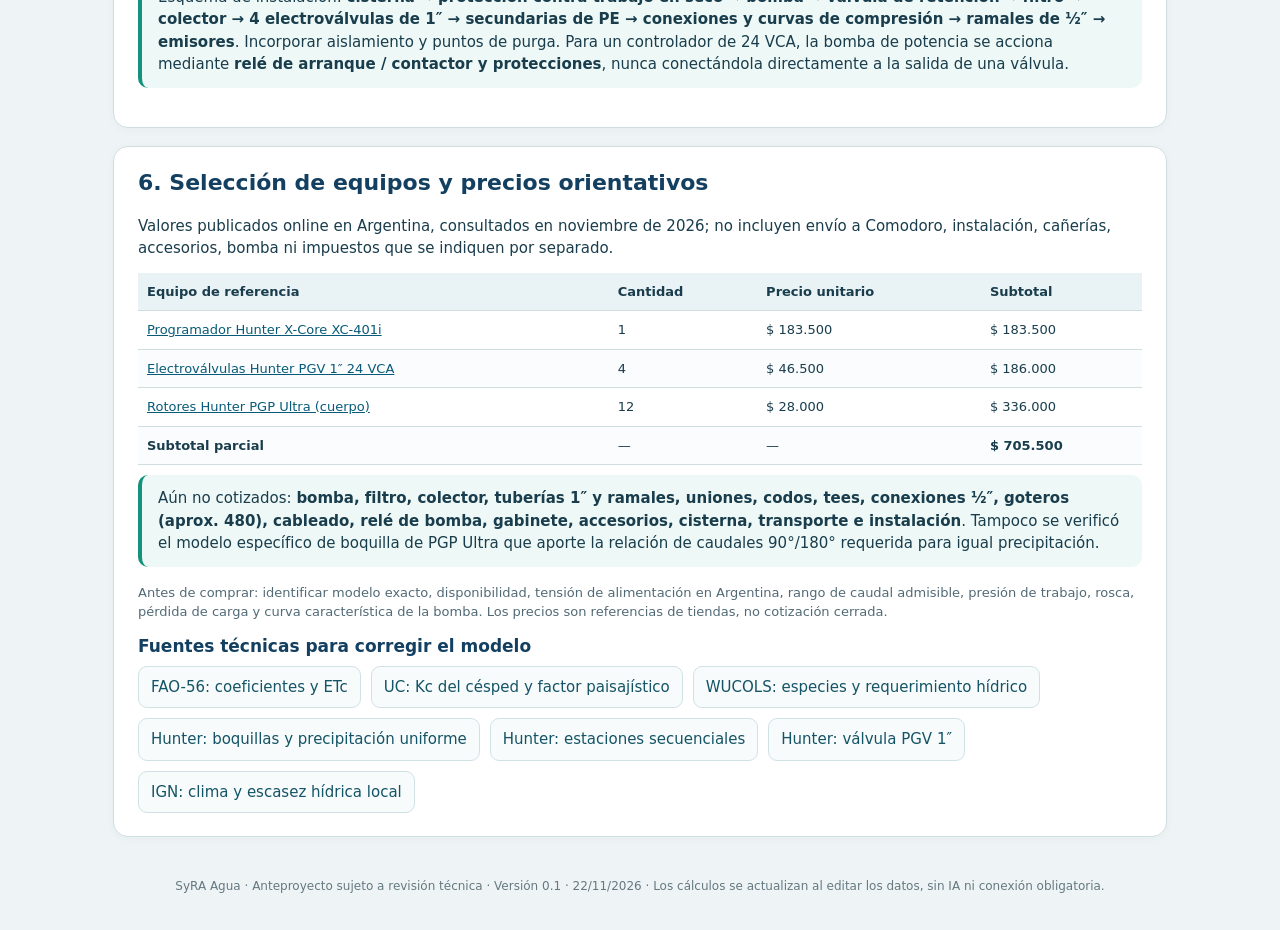
==== commit 7d070ad5: "SyRA Agua: navegación al módulo operativo" ====
--- a/agua/index.html
+++ b/agua/index.html
@@ -2,7 +2,7 @@
 <html lang="es-AR"><head><meta charset="utf-8"><meta name="viewport" content="width=device-width,initial-scale=1"><meta name="theme-color" content="#0b6374"><meta name="description" content="SyRA Agua: diagnóstico predial, ETc, riego sectorizado, mapa de cobertura e hidráulica para viviendas de Comodoro Rivadavia."><link rel="manifest" href="manifest.webmanifest"><link rel="icon" href="../logosolo.png"><link rel="stylesheet" href="agua.css"><title>SyRA Agua · Uso eficiente del agua</title></head><body>
 <header class="mast"><div class="wrap header"><img src="../logosolo.png" class="logo" alt="SyRA"><div><b>SyRA Agua</b><small>Uso eficiente del agua · Comodoro Rivadavia</small></div><a href="../" class="homeLink">Empresa</a></div></header>
 <main class="wrap">
-<section class="hero"><div><div class="eyebrow">MÓDULO 4 · DOCUMENTO TÉCNICO PARA REVISIÓN</div><h1>Diseñar el terreno para gastar menos agua</h1><p>Caso demostrativo: lote de 40 × 40 m con dos viviendas de 27 m², césped, vegetación adaptada y cuatro estaciones de riego. Cambiá los supuestos y comprobá el resultado.</p></div><div class="buttons no-print"><button id="save">Guardar en este equipo</button><button id="reset">Restablecer</button><button id="export">Exportar JSON</button><button id="print" class="accent">Imprimir / PDF</button></div></section>
+<section class="hero"><div><div class="eyebrow">MÓDULO 4 · DOCUMENTO TÉCNICO PARA REVISIÓN</div><h1>Diseñar el terreno para gastar menos agua</h1><p>Caso demostrativo: lote de 40 × 40 m con dos viviendas de 27 m², césped, vegetación adaptada y cuatro estaciones de riego. Cambiá los supuestos y comprobá el resultado.</p></div><div class="buttons no-print"><a class="headlink" href="../sif/campo.html" style="padding:10px;border:1px solid #bcd2dc;border-radius:8px;background:#fff;color:#124b62;text-decoration:none;font-weight:700">SyRA-SIF Operaciones</a><button id="save">Guardar en este equipo</button><button id="reset">Restablecer</button><button id="export">Exportar JSON</button><button id="print" class="accent">Imprimir / PDF</button></div></section>
 <p class="warning">Los valores climáticos, hidráulicos, de infiltración y caudales indicados como «supuesto» <b>no son mediciones verificadas en el predio</b>. El módulo es un anteproyecto didáctico. La selección de bomba, tubería, boquilla y electroválvula requiere verificación con tablas del fabricante y medición de campo. Los datos se guardan sólo en este dispositivo; no se transfieren automáticamente a Drive.</p>
 <nav class="tabs no-print"><a href="#predio">Predio</a><a href="#balance">Agua y ETc</a><a href="#mapa">Cobertura</a><a href="#riego">Programación</a><a href="#hidraulica">Hidráulica</a><a href="#equipos">Equipos y fuentes</a></nav>
 <section class="panel" id="predio"><h2>1. Predio y habitantes</h2>
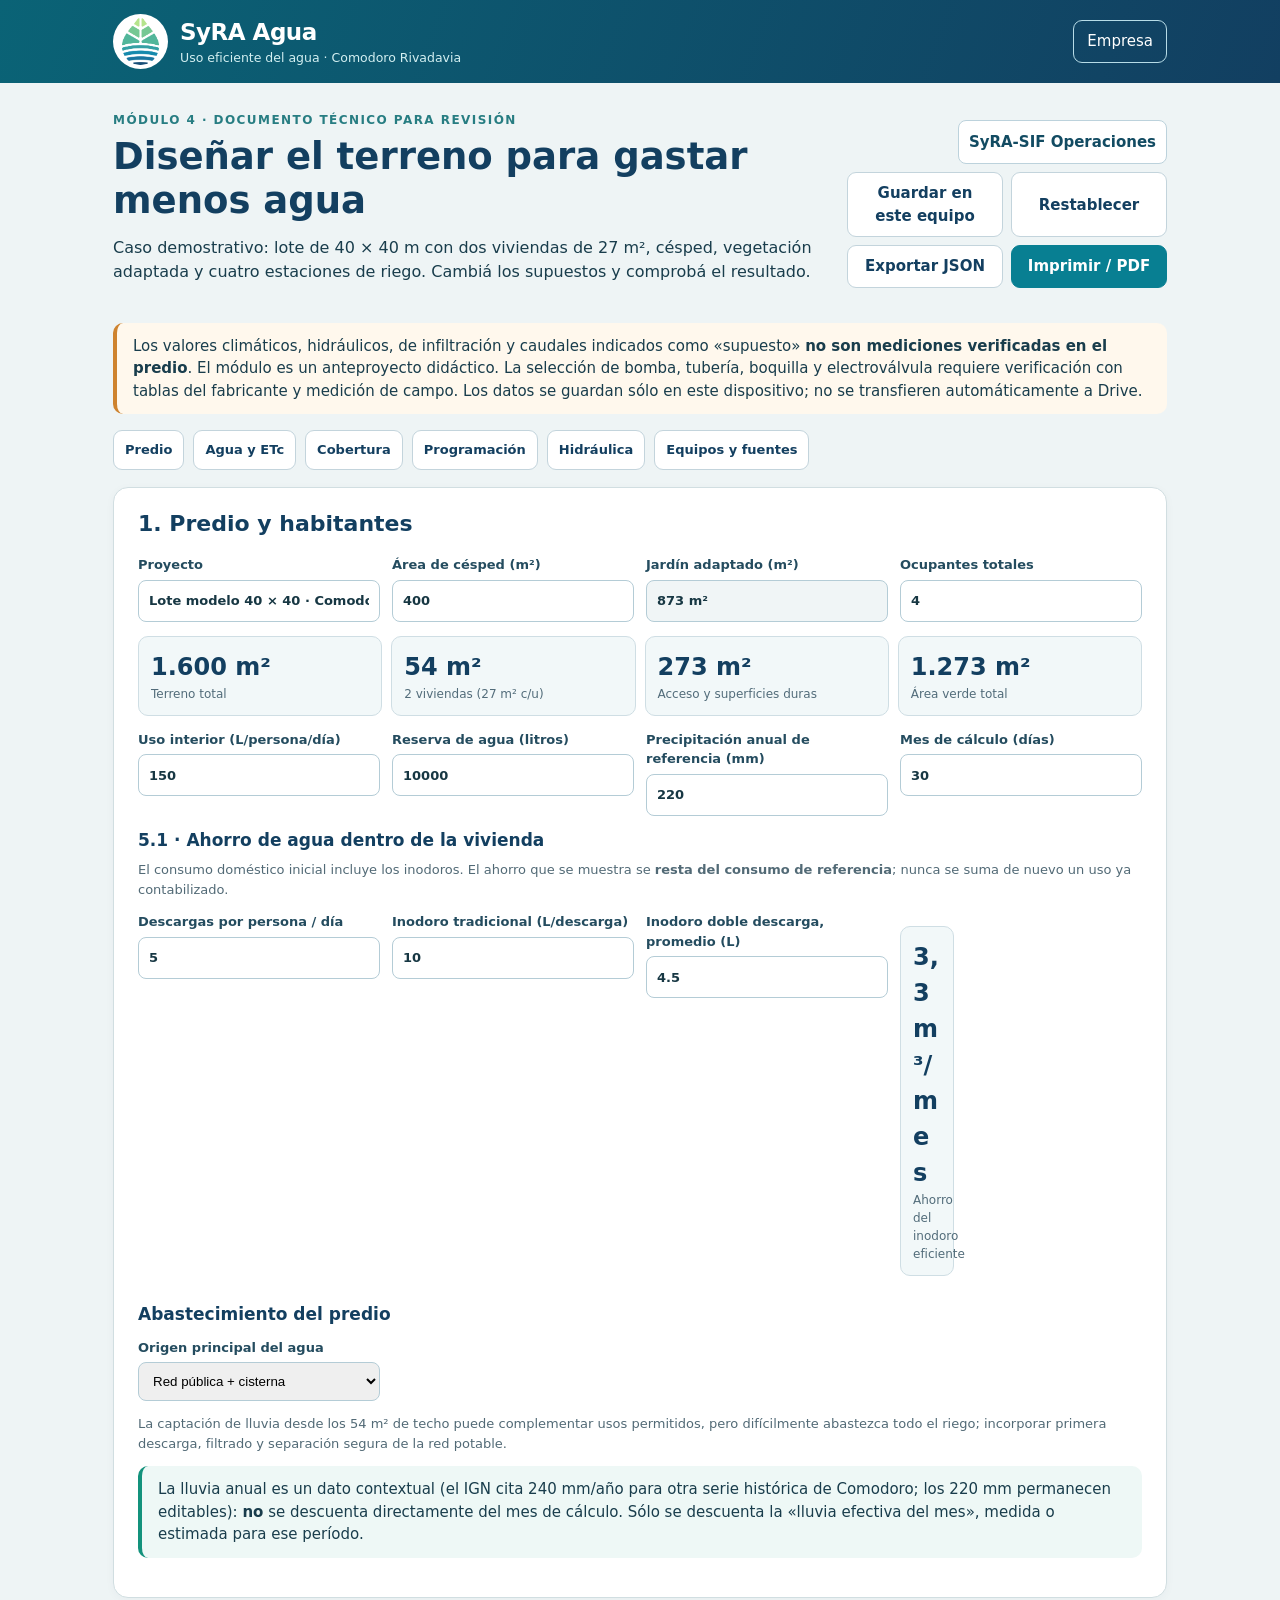
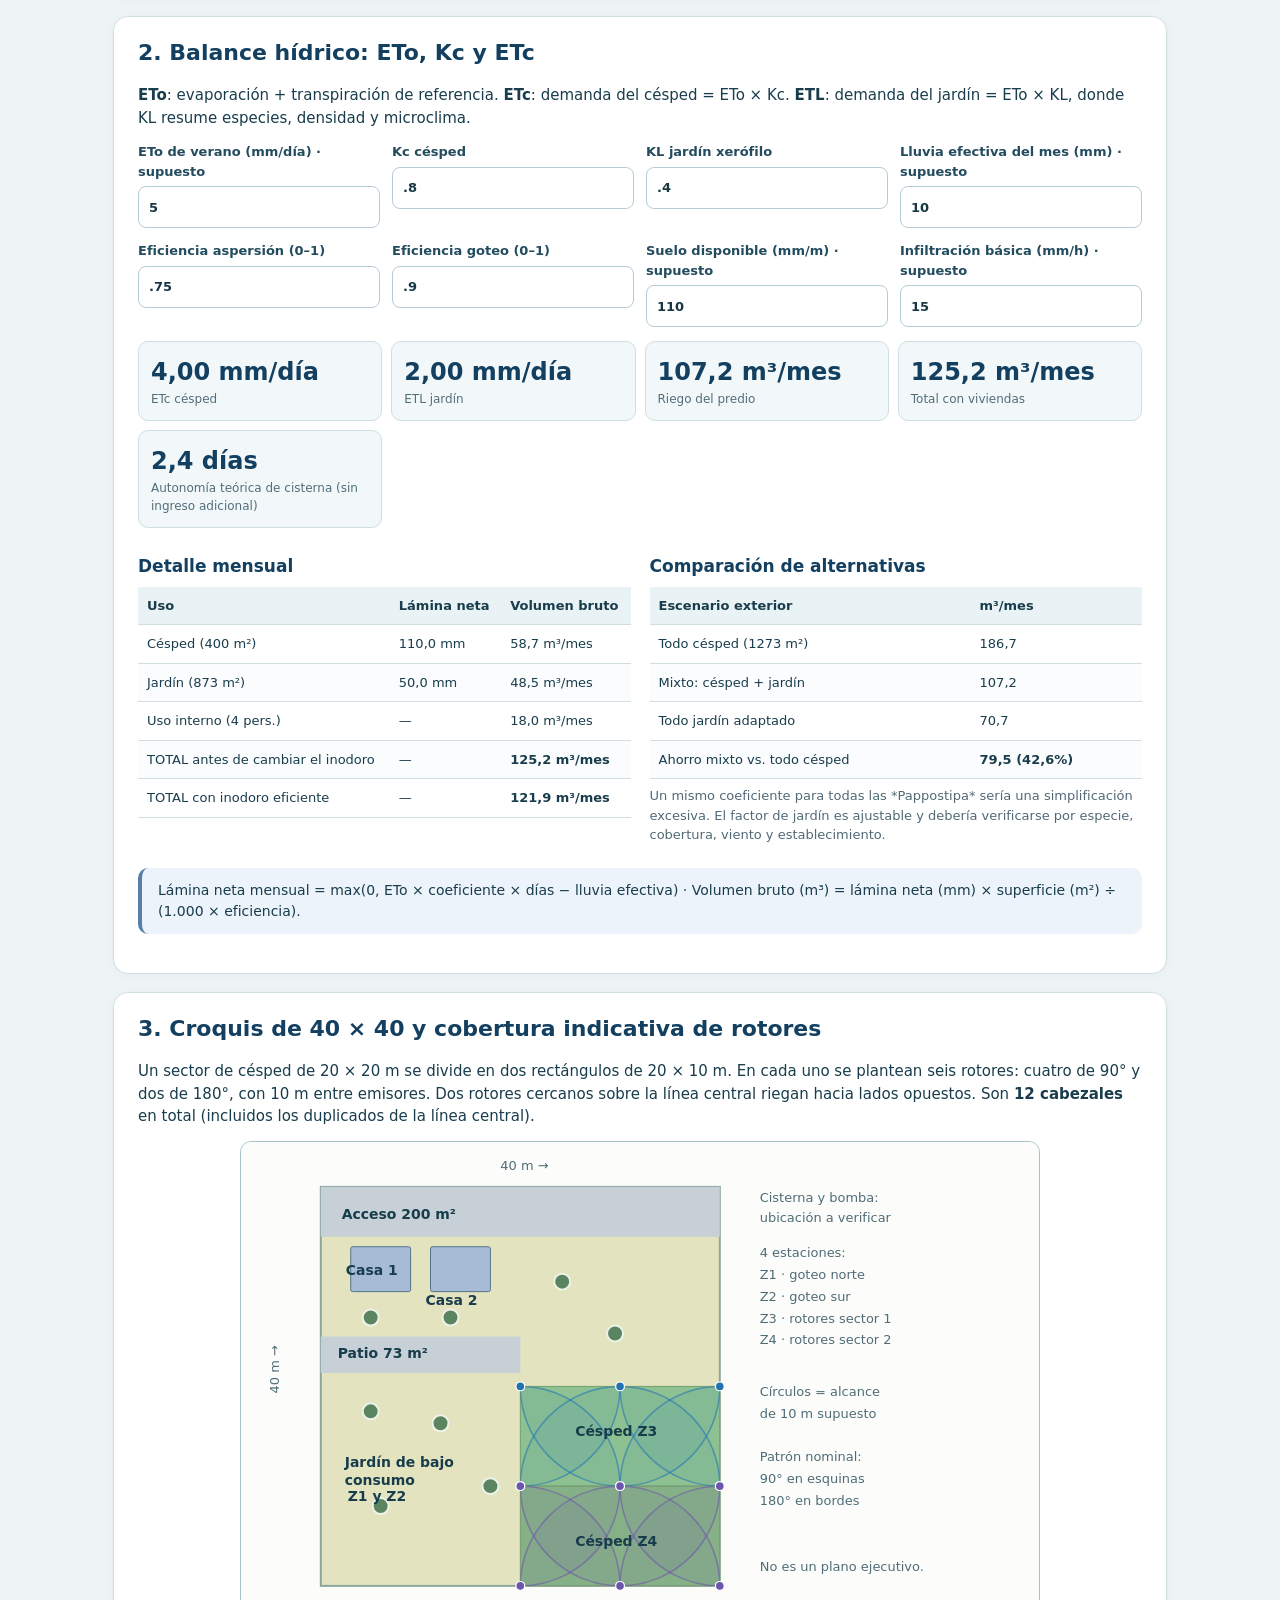
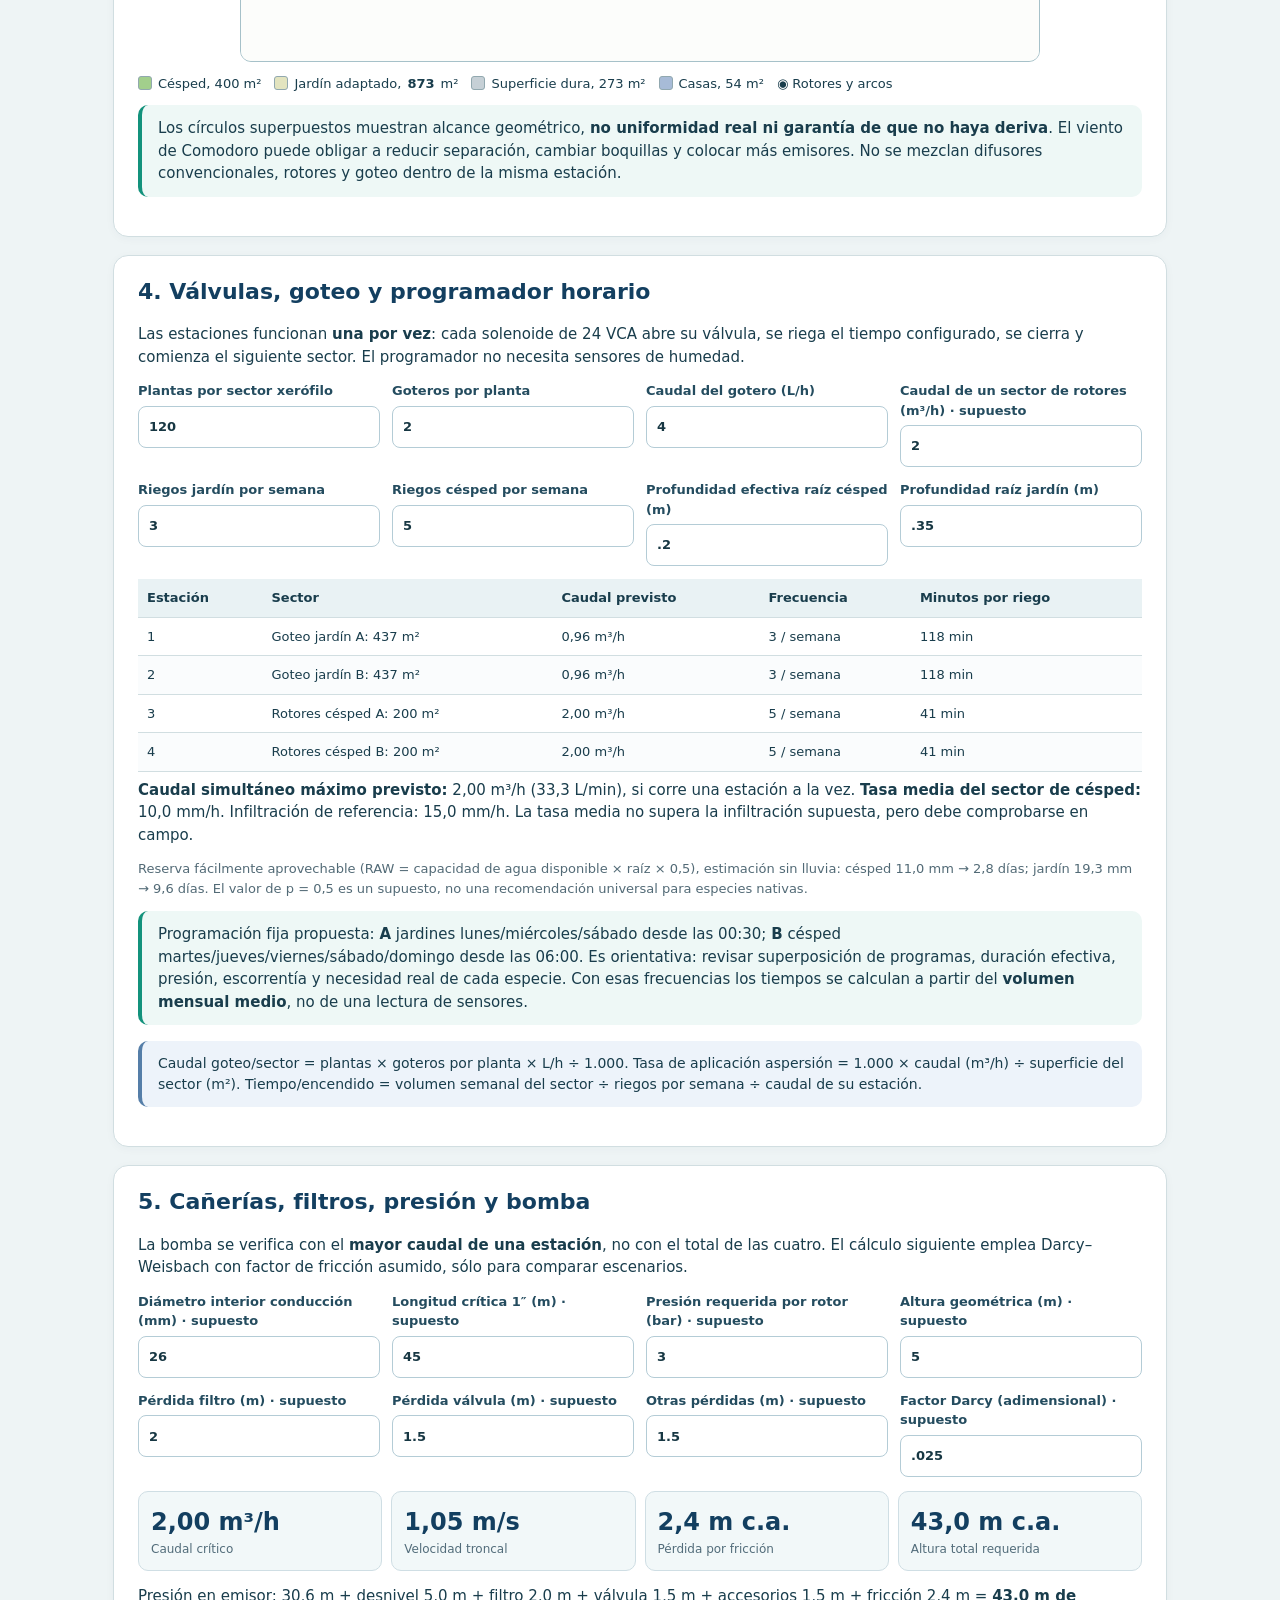
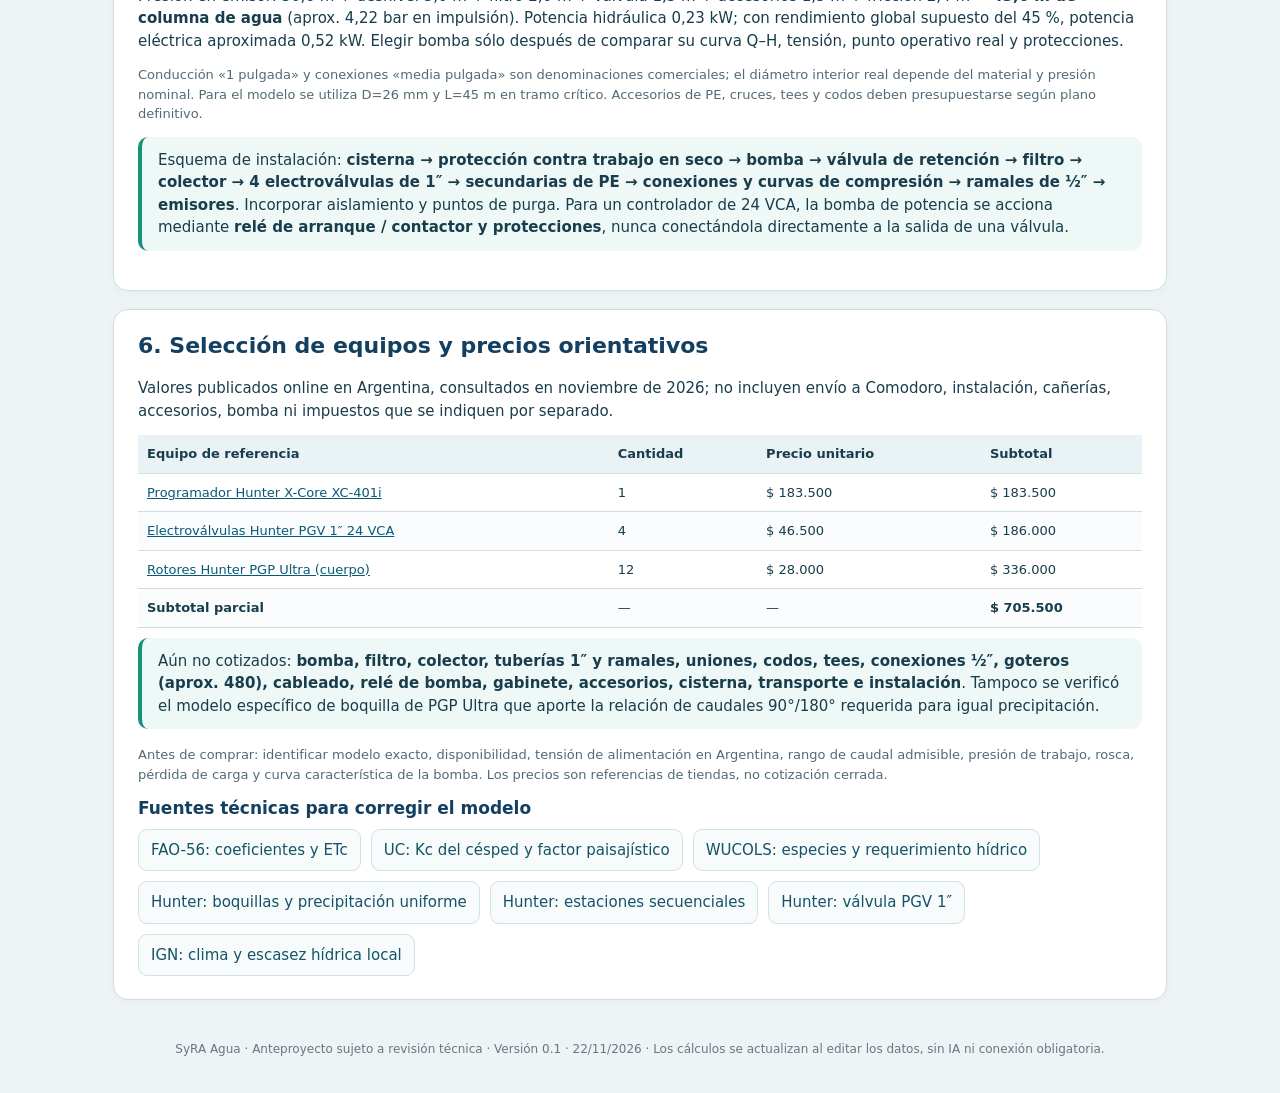
==== commit 8685a6d4: "SyRA Agua: abastecimiento y potencial de captación de lluvia" ====
--- a/agua/index.html
+++ b/agua/index.html
@@ -9,7 +9,7 @@
 <div class="fields cols4"><label>Proyecto<input id="proyecto" value="Lote modelo 40 × 40 · Comodoro Rivadavia"></label><label>Área de césped (m²)<input id="cesped" type="number" min="0" max="1273" value="400"></label><label>Jardín adaptado (m²)<input id="jardin" readonly></label><label>Ocupantes totales<input id="personas" type="number" min="0" max="50" value="4"></label></div>
 <div class="metrics"><div><strong>1.600 m²</strong><span>Terreno total</span></div><div><strong>54 m²</strong><span>2 viviendas (27 m² c/u)</span></div><div><strong>273 m²</strong><span>Acceso y superficies duras</span></div><div><strong>1.273 m²</strong><span>Área verde total</span></div></div>
 <div class="fields cols4"><label>Uso interior (L/persona/día)<input id="domestico" type="number" min="30" max="350" value="150"></label><label>Reserva de agua (litros)<input id="cisterna" type="number" min="0" max="100000" value="10000"></label><label>Precipitación anual de referencia (mm)<input id="lluviaAnual" type="number" min="0" max="2000" value="220"></label><label>Mes de cálculo (días)<input id="dias" type="number" min="28" max="31" value="30"></label></div>
-<h3>5.1 · Ahorro de agua dentro de la vivienda</h3><p class="muted">El consumo doméstico inicial incluye los inodoros. El ahorro que se muestra se <b>resta del consumo de referencia</b>; nunca se suma de nuevo un uso ya contabilizado.</p><div class="fields cols4"><label>Descargas por persona / día<input id="descargas" type="number" min="0" max="15" value="5"></label><label>Inodoro tradicional (L/descarga)<input id="inodoroBase" type="number" min="1" max="20" step=".5" value="10"></label><label>Inodoro doble descarga, promedio (L)<input id="inodoroEfic" type="number" min="1" max="20" step=".5" value="4.5"></label><div class="metrics" id="wcMetrics"></div></div><div class="tip">La lluvia anual es un dato contextual (el IGN cita 240 mm/año para otra serie histórica de Comodoro; los 220 mm permanecen editables): <b>no</b> se descuenta directamente del mes de cálculo. Sólo se descuenta la «lluvia efectiva del mes», medida o estimada para ese período.</div>
+<h3>5.1 · Ahorro de agua dentro de la vivienda</h3><p class="muted">El consumo doméstico inicial incluye los inodoros. El ahorro que se muestra se <b>resta del consumo de referencia</b>; nunca se suma de nuevo un uso ya contabilizado.</p><div class="fields cols4"><label>Descargas por persona / día<input id="descargas" type="number" min="0" max="15" value="5"></label><label>Inodoro tradicional (L/descarga)<input id="inodoroBase" type="number" min="1" max="20" step=".5" value="10"></label><label>Inodoro doble descarga, promedio (L)<input id="inodoroEfic" type="number" min="1" max="20" step=".5" value="4.5"></label><div class="metrics" id="wcMetrics"></div></div><h3>Abastecimiento del predio</h3><div class="fields cols4"><label>Origen principal del agua<select id="fuente" style="width:100%;margin-top:5px;padding:10px;border:1px solid #b4ccd6;border-radius:8px"><option>Red pública + cisterna</option><option>Red pública directa</option><option>Perforación (requiere permisos y análisis)</option><option>Otra fuente verificada</option></select></label><div class="metrics" id="lluviaTecho"></div></div><p class="muted">La captación de lluvia desde los 54 m² de techo puede complementar usos permitidos, pero difícilmente abastezca todo el riego; incorporar primera descarga, filtrado y separación segura de la red potable.</p><div class="tip">La lluvia anual es un dato contextual (el IGN cita 240 mm/año para otra serie histórica de Comodoro; los 220 mm permanecen editables): <b>no</b> se descuenta directamente del mes de cálculo. Sólo se descuenta la «lluvia efectiva del mes», medida o estimada para ese período.</div>
 </section>
 <section class="panel" id="balance"><h2>2. Balance hídrico: ETo, Kc y ETc</h2><p><b>ETo</b>: evaporación + transpiración de referencia. <b>ETc</b>: demanda del césped = ETo × Kc. <b>ETL</b>: demanda del jardín = ETo × KL, donde KL resume especies, densidad y microclima.</p>
 <div class="fields cols4"><label>ETo de verano (mm/día) · supuesto<input id="eto" type="number" min=".1" max="15" step=".1" value="5"></label><label>Kc césped<input id="kc" type="number" min=".1" max="1.4" step=".05" value=".8"></label><label>KL jardín xerófilo<input id="kl" type="number" min=".05" max="1.2" step=".05" value=".4"></label><label>Lluvia efectiva del mes (mm) · supuesto<input id="pe" type="number" min="0" max="500" step="1" value="10"></label></div>
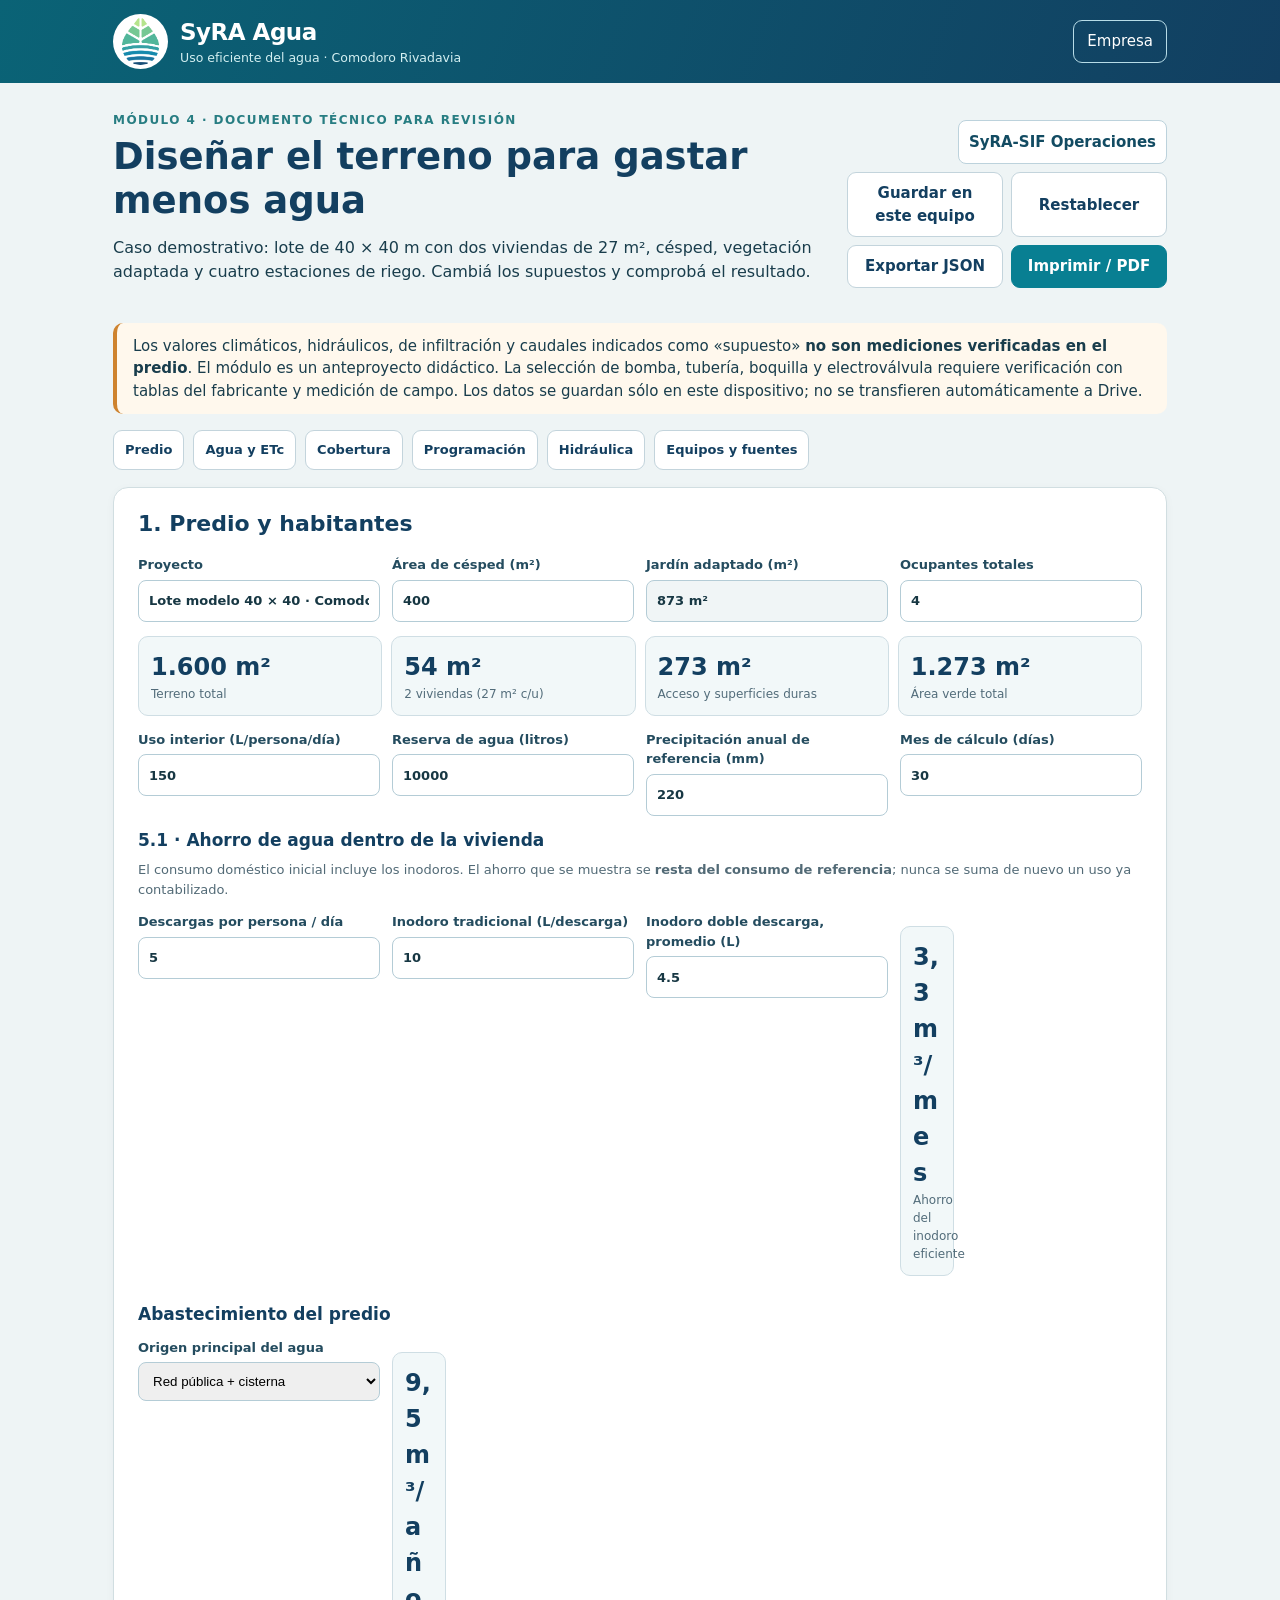
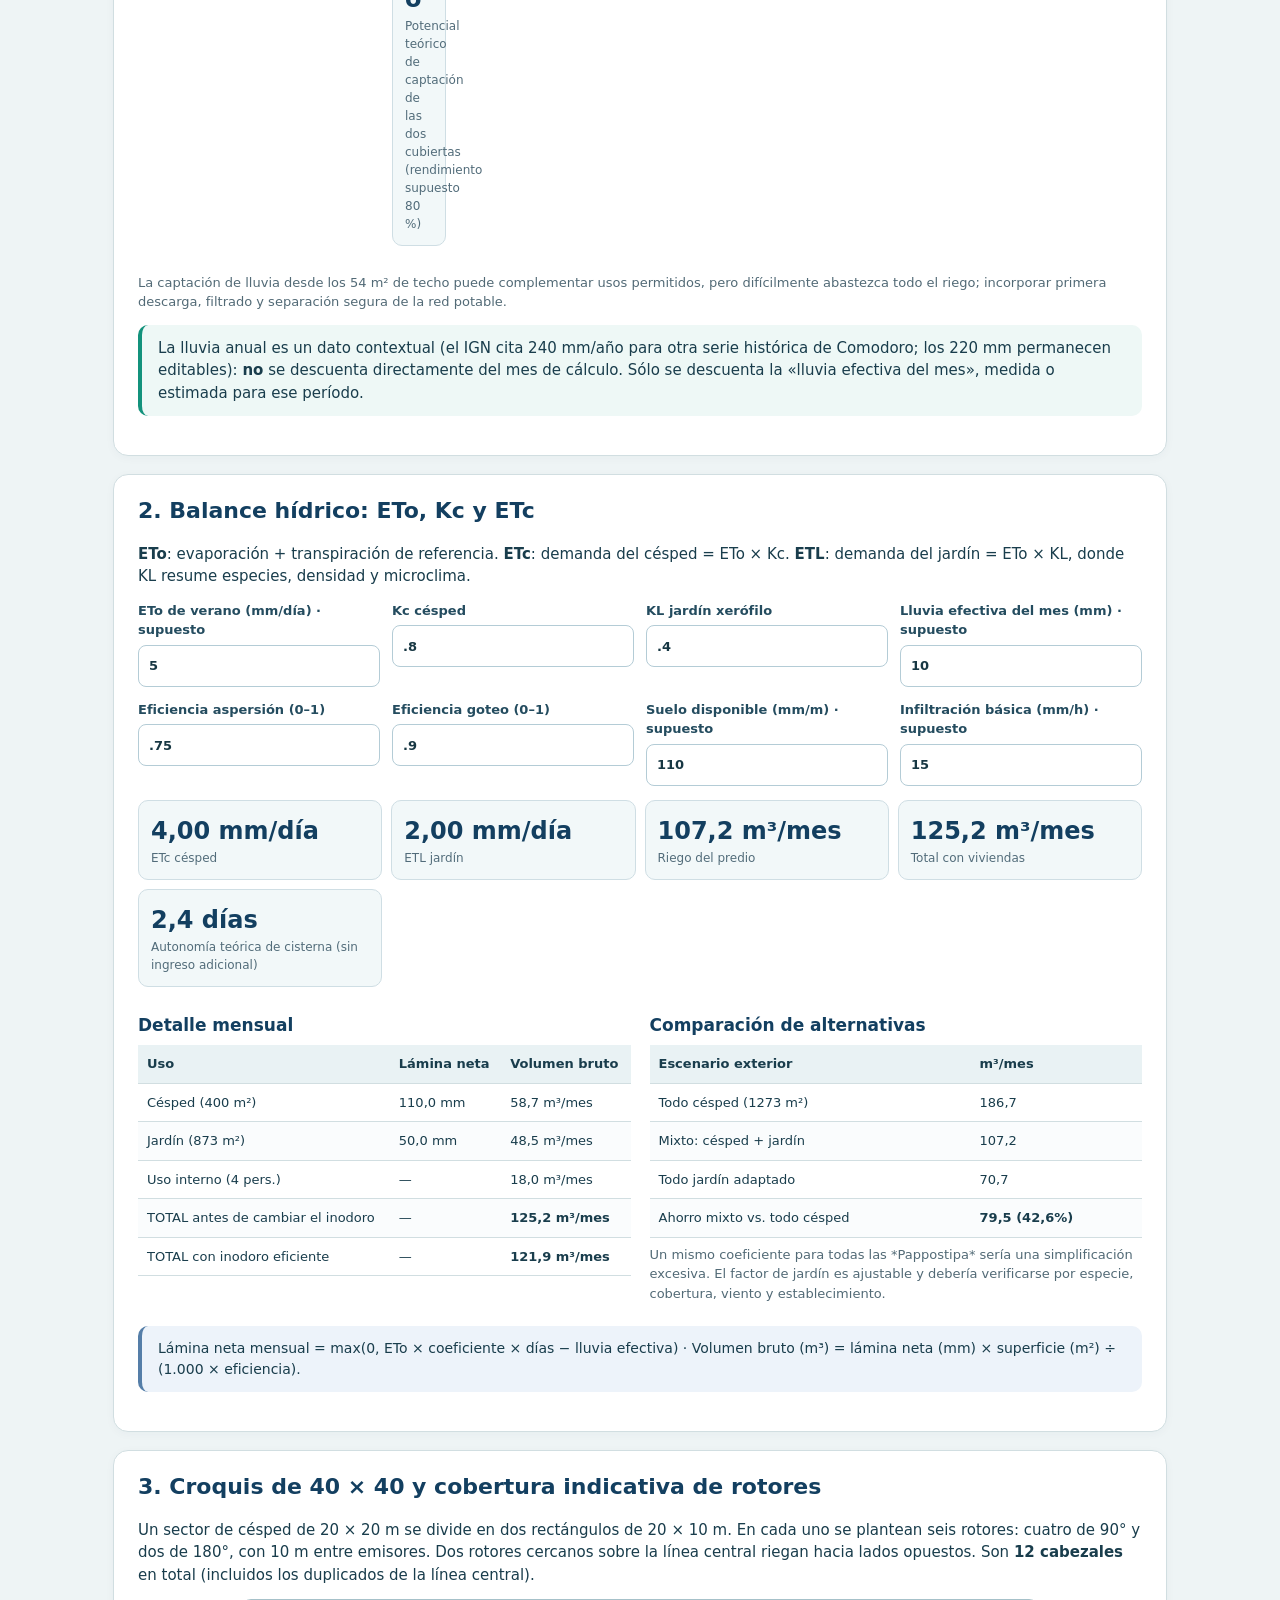
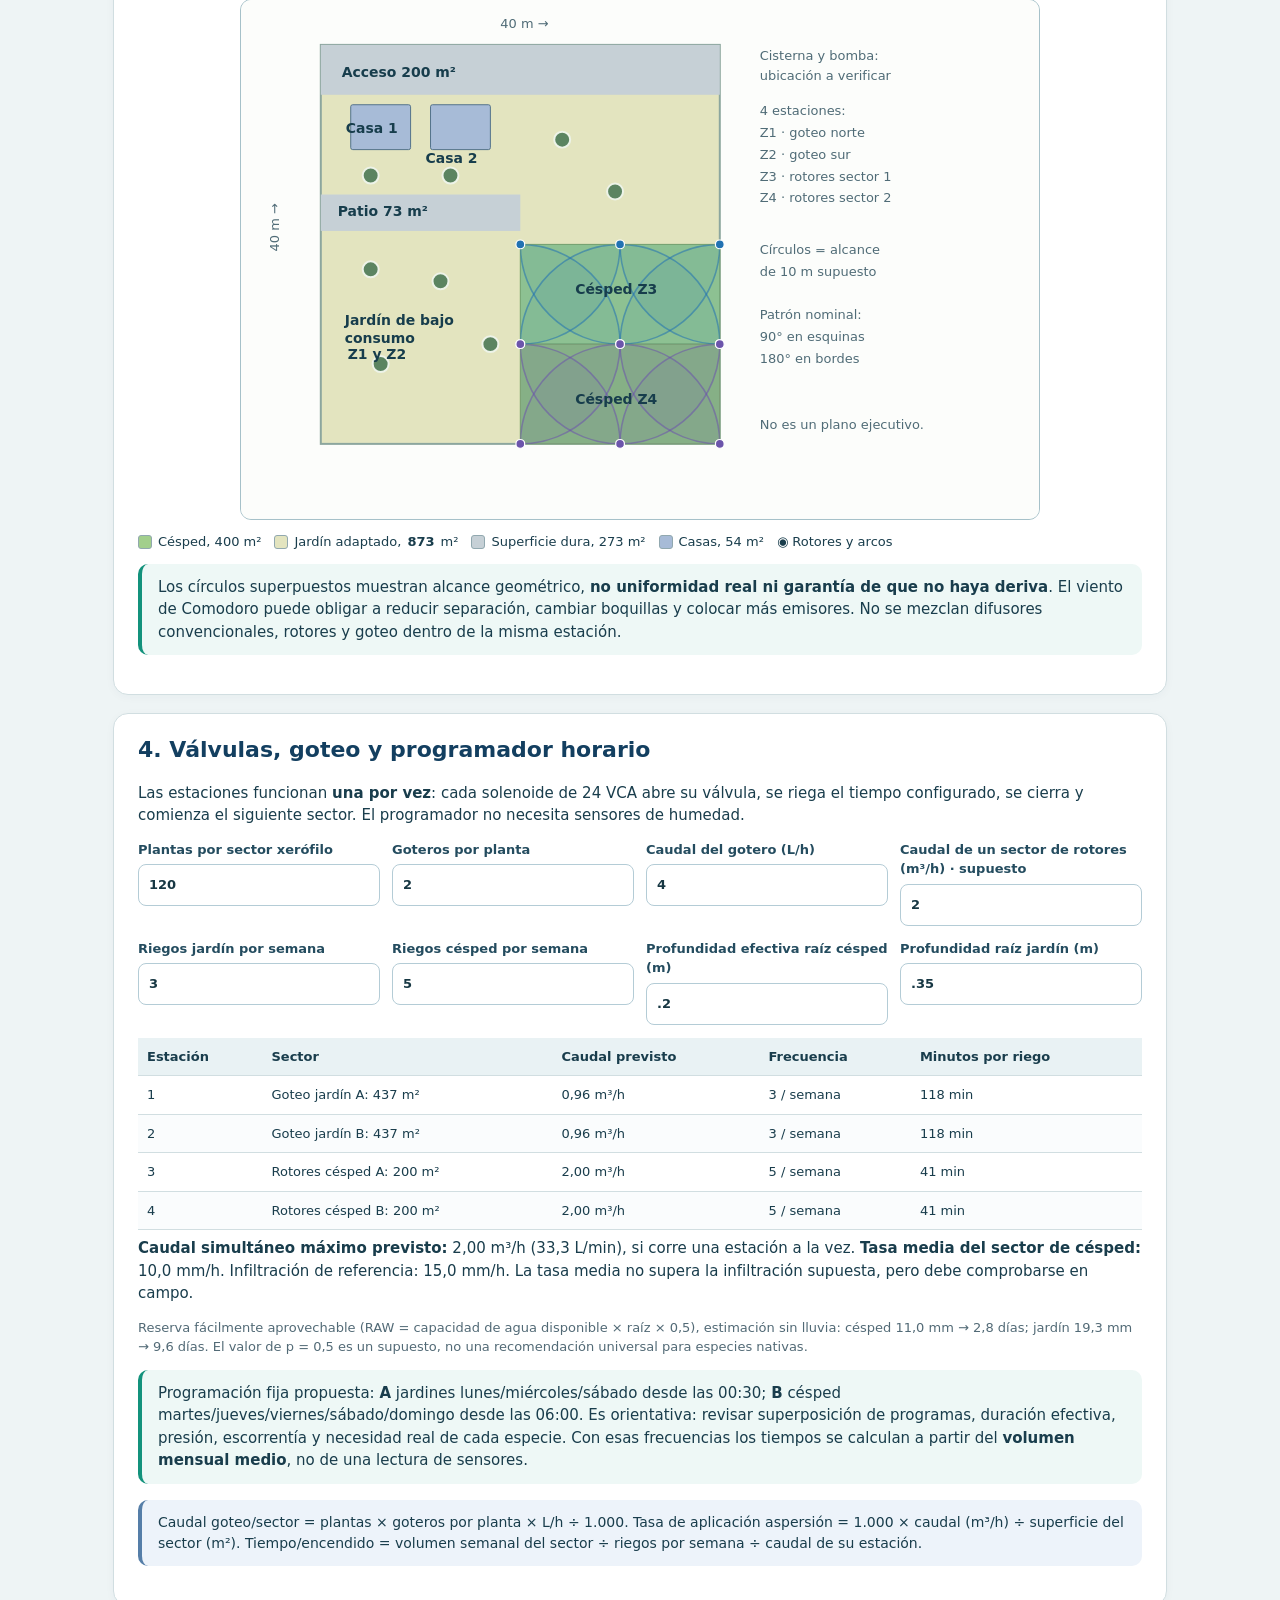
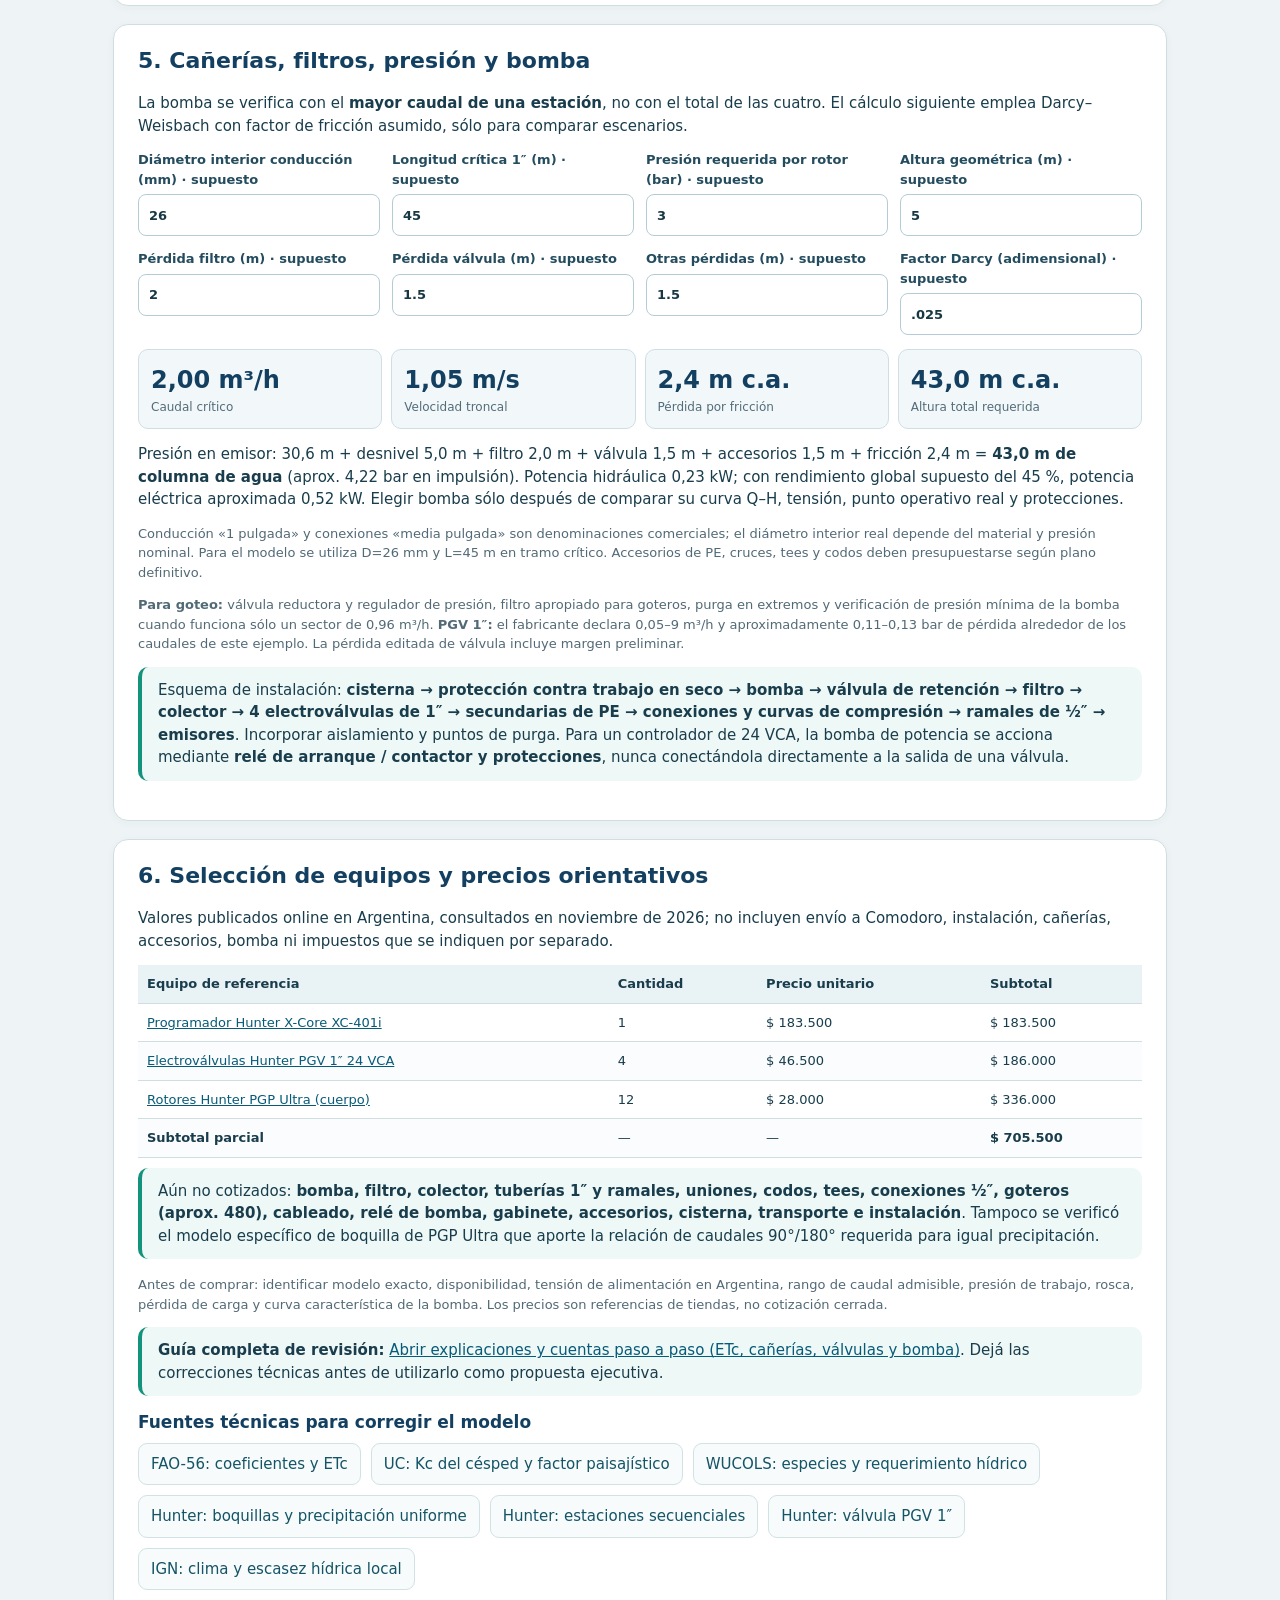
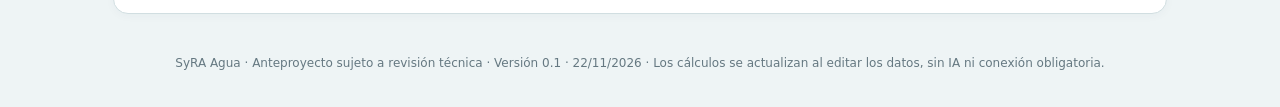
==== commit 3e3db49f: "SyRA Agua: acceso a guía de fórmulas y revisión técnica" ====
--- a/agua/index.html
+++ b/agua/index.html
@@ -36,7 +36,7 @@
 </section>
 <section class="panel" id="equipos"><h2>6. Selección de equipos y precios orientativos</h2><p>Valores publicados online en Argentina, consultados en noviembre de 2026; no incluyen envío a Comodoro, instalación, cañerías, accesorios, bomba ni impuestos que se indiquen por separado.</p>
 <div id="presupuesto"></div><p class="muted">Antes de comprar: identificar modelo exacto, disponibilidad, tensión de alimentación en Argentina, rango de caudal admisible, presión de trabajo, rosca, pérdida de carga y curva característica de la bomba. Los precios son referencias de tiendas, no cotización cerrada.</p>
-<h3>Fuentes técnicas para corregir el modelo</h3><div class="sources"><a href="https://www.fao.org/4/x0490e/x0490e0b.htm" target="_blank" rel="noopener">FAO-56: coeficientes y ETc</a><a href="https://ucanr.edu/site/center-landscape-urban-horticulture/plant-factor-or-crop-coefficient-whats-difference" target="_blank" rel="noopener">UC: Kc del césped y factor paisajístico</a><a href="https://wucols.ucdavis.edu/" target="_blank" rel="noopener">WUCOLS: especies y requerimiento hídrico</a><a href="https://www.hunterirrigation.com/support/residential-rotors-matched-precipitation-rates" target="_blank" rel="noopener">Hunter: boquillas y precipitación uniforme</a><a href="https://www.hunterirrigation.com/support/x-core-why-does-my-system-turn-again" target="_blank" rel="noopener">Hunter: estaciones secuenciales</a><a href="https://www.hunterirrigation.com/en-metric/irrigation-product/valves/1-pgv" target="_blank" rel="noopener">Hunter: válvula PGV 1″</a><a href="https://www.ign.gob.ar/odc-14-Paredes" target="_blank" rel="noopener">IGN: clima y escasez hídrica local</a></div>
+<p class="tip"><b>Guía completa de revisión:</b> <a href="https://github.com/infosyraambiente-lang/SYRA/blob/main/agua/GUIA_TECNICA_ANTEPROYECTO.md" target="_blank" rel="noopener">Abrir explicaciones y cuentas paso a paso (ETc, cañerías, válvulas y bomba)</a>. Dejá las correcciones técnicas antes de utilizarlo como propuesta ejecutiva.</p><h3>Fuentes técnicas para corregir el modelo</h3><div class="sources"><a href="https://www.fao.org/4/x0490e/x0490e0b.htm" target="_blank" rel="noopener">FAO-56: coeficientes y ETc</a><a href="https://ucanr.edu/site/center-landscape-urban-horticulture/plant-factor-or-crop-coefficient-whats-difference" target="_blank" rel="noopener">UC: Kc del césped y factor paisajístico</a><a href="https://wucols.ucdavis.edu/" target="_blank" rel="noopener">WUCOLS: especies y requerimiento hídrico</a><a href="https://www.hunterirrigation.com/support/residential-rotors-matched-precipitation-rates" target="_blank" rel="noopener">Hunter: boquillas y precipitación uniforme</a><a href="https://www.hunterirrigation.com/support/x-core-why-does-my-system-turn-again" target="_blank" rel="noopener">Hunter: estaciones secuenciales</a><a href="https://www.hunterirrigation.com/en-metric/irrigation-product/valves/1-pgv" target="_blank" rel="noopener">Hunter: válvula PGV 1″</a><a href="https://www.ign.gob.ar/odc-14-Paredes" target="_blank" rel="noopener">IGN: clima y escasez hídrica local</a></div>
 </section>
 <footer>SyRA Agua · Anteproyecto sujeto a revisión técnica · Versión 0.1 · 22/11/2026 · Los cálculos se actualizan al editar los datos, sin IA ni conexión obligatoria.</footer></main>
 <script src="agua.js" defer></script></body></html>
